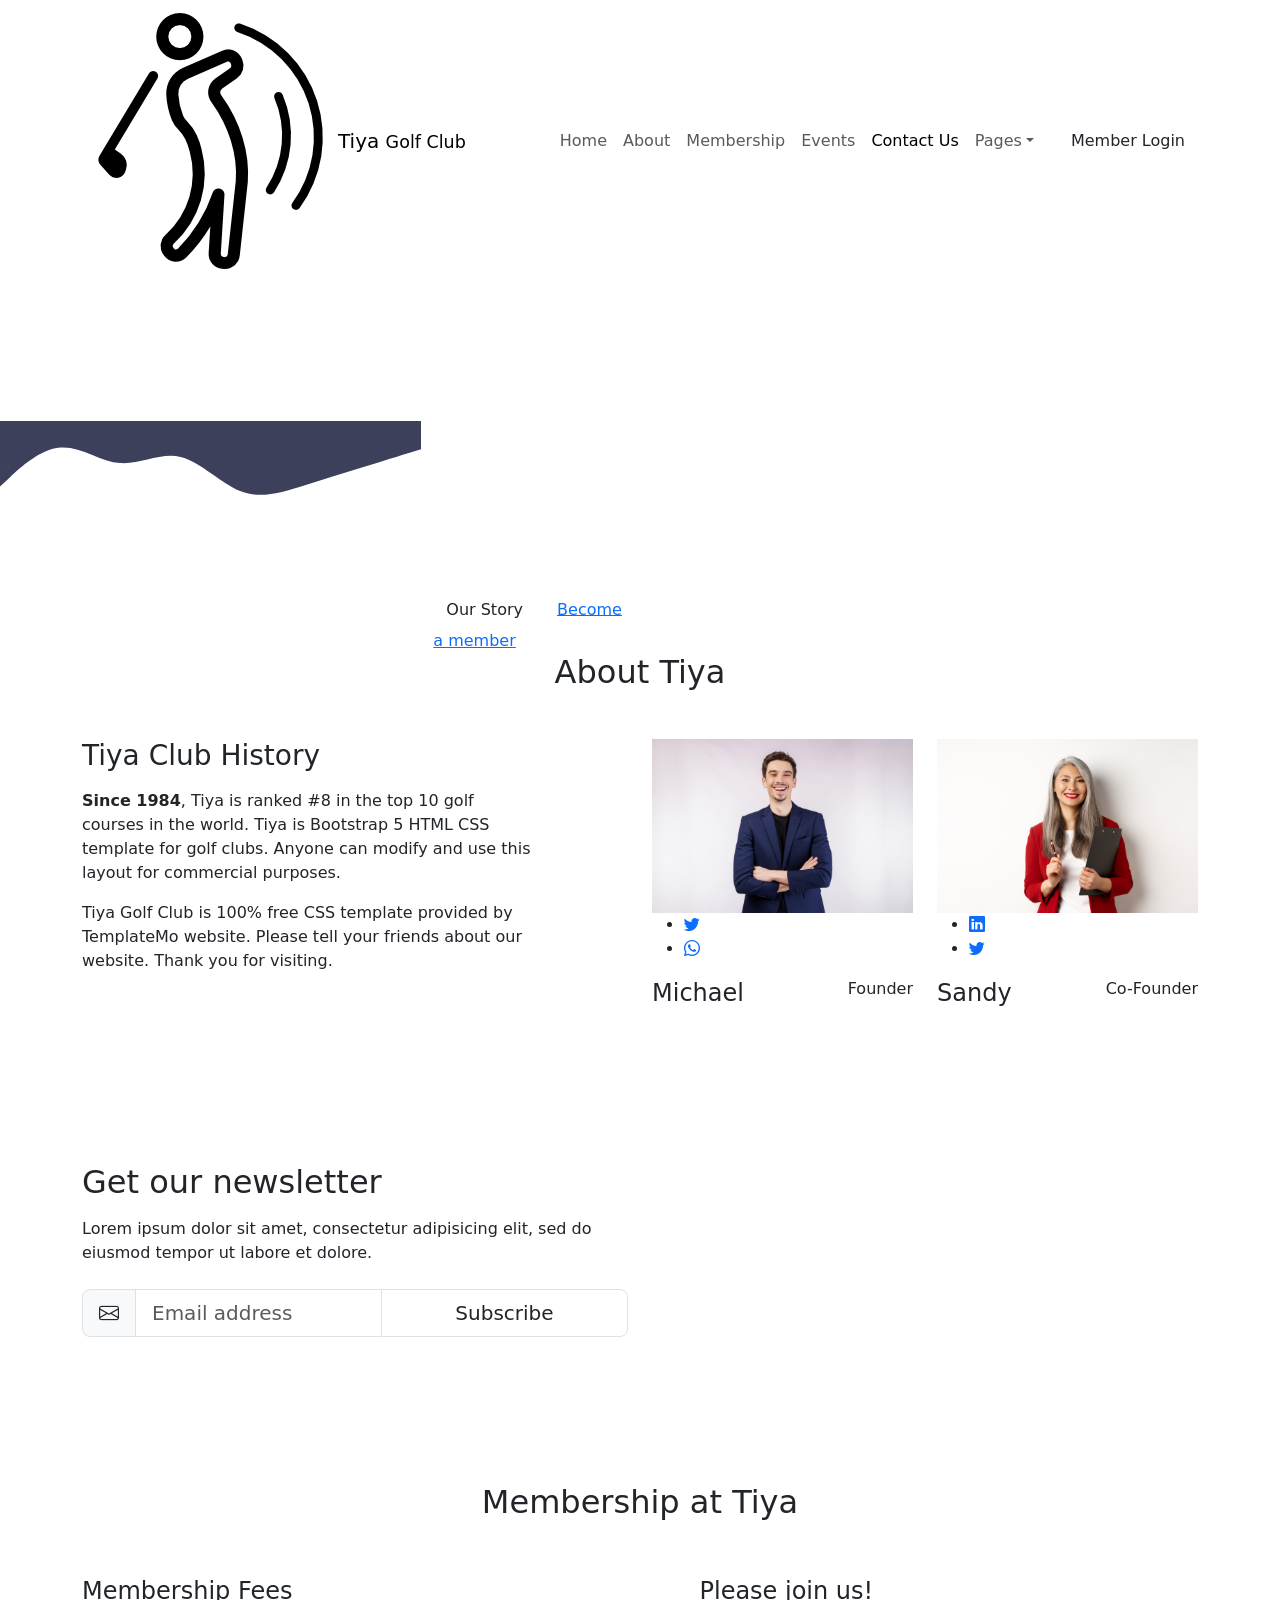
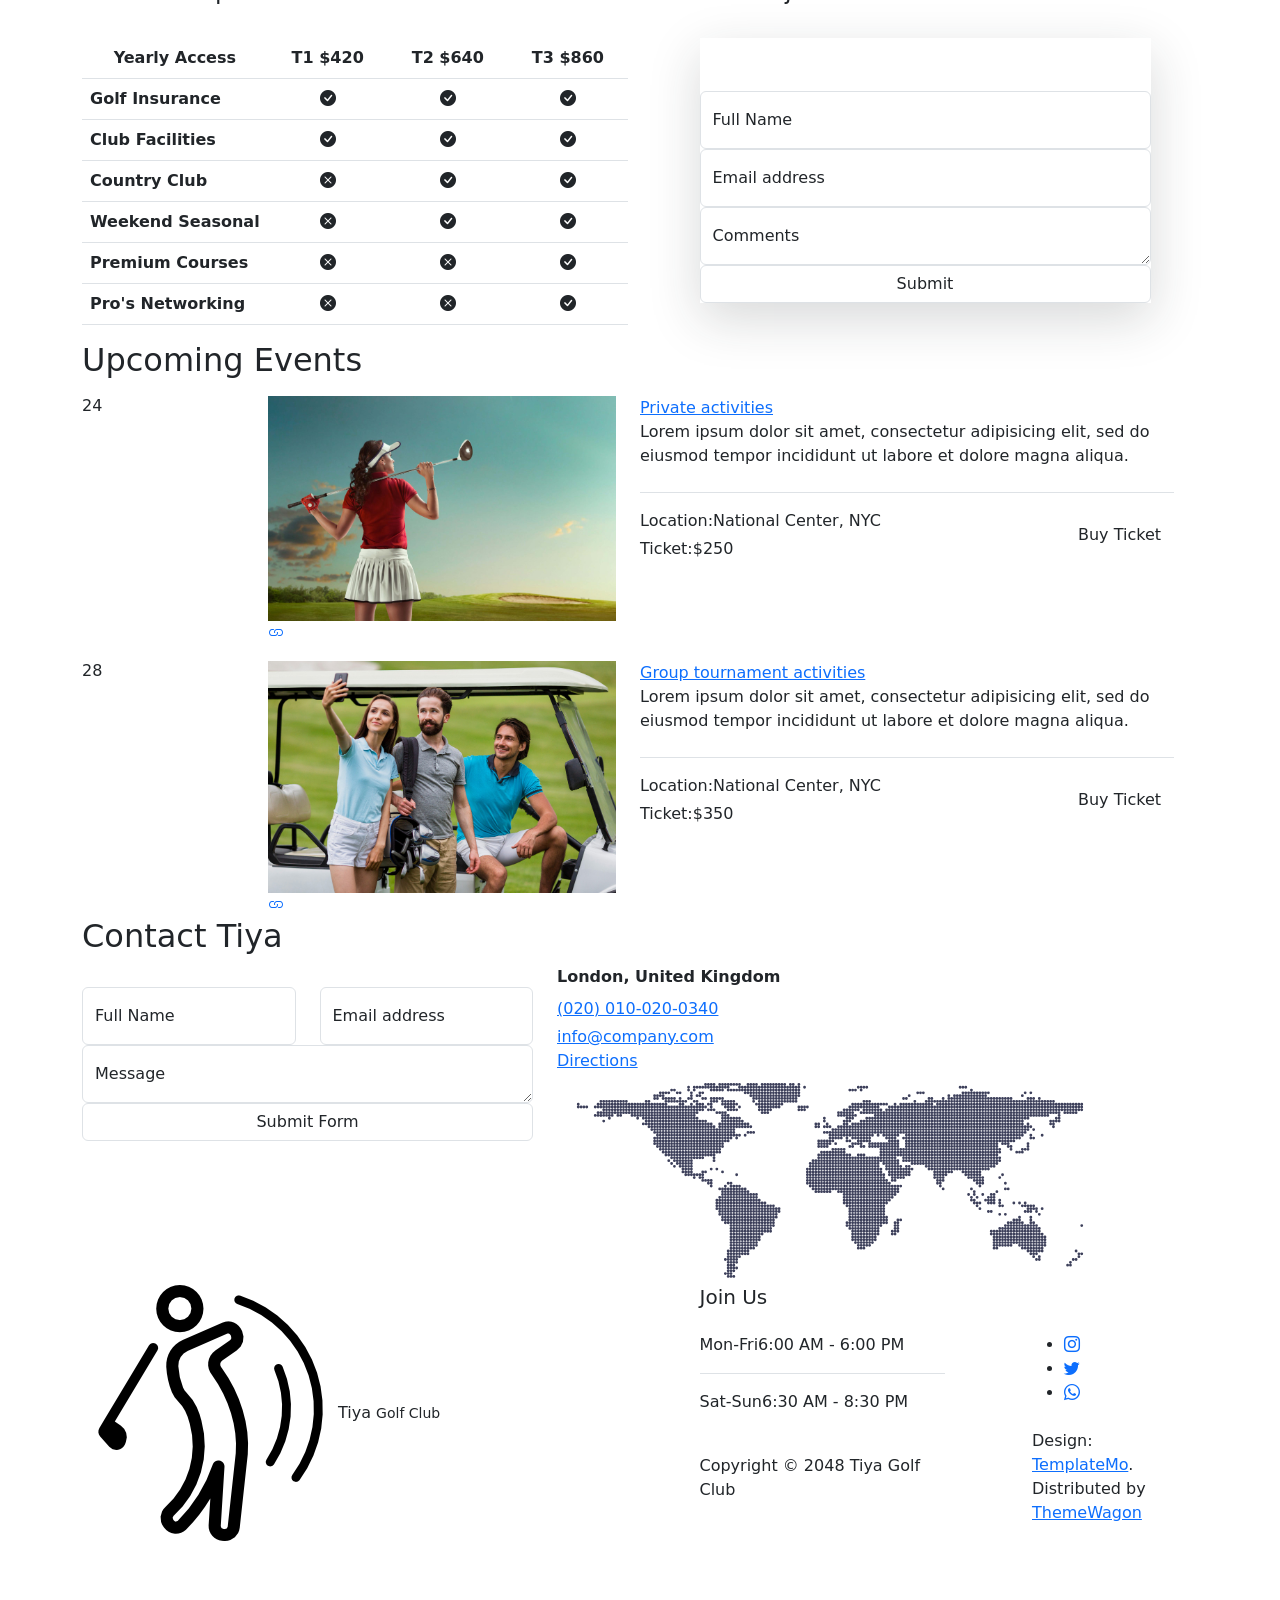
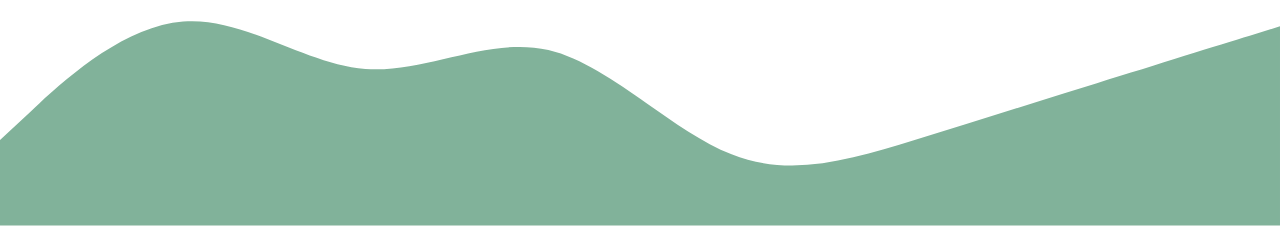
==== index.html @ c4f60e0e "Add files via upload" ====
<!doctype html>
<html lang="en">
    <head>
        <meta charset="utf-8">
        <meta name="viewport" content="width=device-width, initial-scale=1">

        <meta name="description" content="">
        <meta name="author" content="">

        <title>Tiya Golf Club - Free HTML CSS Template</title>

        <!-- CSS FILES -->                
        <link rel="preconnect" href="https://fonts.googleapis.com">

        <link rel="preconnect" href="https://fonts.gstatic.com" crossorigin>

        <link href="https://fonts.googleapis.com/css2?family=DM+Sans:ital,wght@0,400;0,500;0,700;1,400&display=swap" rel="stylesheet">

        <link href="css/bootstrap.min.css" rel="stylesheet">

        <link href="css/bootstrap-icons.css" rel="stylesheet">

        <link href="css/templatemo-tiya-golf-club.css" rel="stylesheet">
        
<!--

TemplateMo 587 Tiya Golf Club

https://templatemo.com/tm-587-tiya-golf-club

-->
    </head>
    
    <body>

        <main>

            <nav class="navbar navbar-expand-lg">                
                <div class="container">
                    <a class="navbar-brand d-flex align-items-center" href="index.html">
                        <img src="images/logo.png" class="navbar-brand-image img-fluid" alt="Tiya Golf Club">
                        <span class="navbar-brand-text">
                            Tiya
                            <small>Golf Club</small>
                        </span>
                    </a>

                    <div class="d-lg-none ms-auto me-3">
                        <a class="btn custom-btn custom-border-btn" data-bs-toggle="offcanvas" href="#offcanvasExample" role="button" aria-controls="offcanvasExample">Member Login</a>
                    </div>
    
                    <button class="navbar-toggler" type="button" data-bs-toggle="collapse" data-bs-target="#navbarNav" aria-controls="navbarNav" aria-expanded="false" aria-label="Toggle navigation">
                        <span class="navbar-toggler-icon"></span>
                    </button>
    
                    <div class="collapse navbar-collapse" id="navbarNav">
                        <ul class="navbar-nav ms-lg-auto">
                            <li class="nav-item">
                                <a class="nav-link click-scroll" href="#section_1">Home</a>
                            </li>
    
                            <li class="nav-item">
                                <a class="nav-link click-scroll" href="#section_2">About</a>
                            </li>

                            <li class="nav-item">
                                <a class="nav-link click-scroll" href="#section_3">Membership</a>
                            </li>

                            <li class="nav-item">
                                <a class="nav-link click-scroll" href="#section_4">Events</a>
                            </li>

                            <li class="nav-item">
                                <a class="nav-link click-scroll" href="#section_5">Contact Us</a>
                            </li>

                            <li class="nav-item dropdown">
                                <a class="nav-link dropdown-toggle" href="#" id="navbarLightDropdownMenuLink" role="button" data-bs-toggle="dropdown" aria-expanded="false">Pages</a>

                                <ul class="dropdown-menu dropdown-menu-light" aria-labelledby="navbarLightDropdownMenuLink">
                                    <li><a class="dropdown-item" href="event-listing.html">Event Listing</a></li>

                                    <li><a class="dropdown-item" href="event-detail.html">Event Detail</a></li>
                                </ul>
                            </li>
                        </ul>

                        <div class="d-none d-lg-block ms-lg-3">
                            <a class="btn custom-btn custom-border-btn" data-bs-toggle="offcanvas" href="#offcanvasExample" role="button" aria-controls="offcanvasExample">Member Login</a>
                        </div>
                    </div>
                </div>
            </nav>

            <div class="offcanvas offcanvas-end" data-bs-scroll="true" tabindex="-1" id="offcanvasExample" aria-labelledby="offcanvasExampleLabel">                
                <div class="offcanvas-header">
                    <h5 class="offcanvas-title" id="offcanvasExampleLabel">Member Login</h5>
                    
                    <button type="button" class="btn-close" data-bs-dismiss="offcanvas" aria-label="Close"></button>
                </div>
                
                <div class="offcanvas-body d-flex flex-column">
                    <form class="custom-form member-login-form" action="#" method="post" role="form">

                        <div class="member-login-form-body">
                            <div class="mb-4">
                                <label class="form-label mb-2" for="member-login-number">Membership No.</label>

                                <input type="text" name="member-login-number" id="member-login-number" class="form-control" placeholder="11002560" required>
                            </div>

                            <div class="mb-4">
                                <label class="form-label mb-2" for="member-login-password">Password</label>

                                <input type="password" name="member-login-password" id="member-login-password" pattern="[0-9a-zA-Z]{4,10}" class="form-control" placeholder="Password" required="">
                            </div>

                            <div class="form-check mb-4">
                                <input class="form-check-input" type="checkbox" value="" id="flexCheckDefault">
                              
                                <label class="form-check-label" for="flexCheckDefault">
                                    Remember me
                                </label>
                            </div>

                            <div class="col-lg-5 col-md-7 col-8 mx-auto">
                                <button type="submit" class="form-control">Login</button>
                            </div>

                            <div class="text-center my-4">
                                <a href="#">Forgotten password?</a>
                            </div>
                        </div>
                    </form>

                    <div class="mt-auto mb-5">
                        <p>
                            <strong class="text-white me-3">Any Questions?</strong>

                            <a href="tel: 010-020-0340" class="contact-link">
                            	010-020-0340
                            </a>
                        </p>
                    </div>
                </div>

                <svg xmlns="http://www.w3.org/2000/svg" viewBox="0 0 1440 320"><path fill="#3D405B" fill-opacity="1" d="M0,224L34.3,192C68.6,160,137,96,206,90.7C274.3,85,343,139,411,144C480,149,549,107,617,122.7C685.7,139,754,213,823,240C891.4,267,960,245,1029,224C1097.1,203,1166,181,1234,160C1302.9,139,1371,117,1406,106.7L1440,96L1440,320L1405.7,320C1371.4,320,1303,320,1234,320C1165.7,320,1097,320,1029,320C960,320,891,320,823,320C754.3,320,686,320,617,320C548.6,320,480,320,411,320C342.9,320,274,320,206,320C137.1,320,69,320,34,320L0,320Z"></path></svg>
            </div>
            

            <section class="hero-section d-flex justify-content-center align-items-center" id="section_1">

                <div class="section-overlay"></div>

                <svg xmlns="http://www.w3.org/2000/svg" viewBox="0 0 1440 320"><path fill="#3D405B" fill-opacity="1" d="M0,224L34.3,192C68.6,160,137,96,206,90.7C274.3,85,343,139,411,144C480,149,549,107,617,122.7C685.7,139,754,213,823,240C891.4,267,960,245,1029,224C1097.1,203,1166,181,1234,160C1302.9,139,1371,117,1406,106.7L1440,96L1440,0L1405.7,0C1371.4,0,1303,0,1234,0C1165.7,0,1097,0,1029,0C960,0,891,0,823,0C754.3,0,686,0,617,0C548.6,0,480,0,411,0C342.9,0,274,0,206,0C137.1,0,69,0,34,0L0,0Z"></path></svg>

                <div class="container">
                    <div class="row">

                        <div class="col-lg-6 col-12 mb-5 mb-lg-0">
                            <h2 class="text-white">Welcome to the club</h2>

                            <h1 class="cd-headline rotate-1 text-white mb-4 pb-2">
                                <span>Tiya is</span>
                                <span class="cd-words-wrapper">
                                    <b class="is-visible">Modern</b>
                                    <b>Creative</b>
                                    <b>Lifestyle</b>
                                </span>
                            </h1>

                            <div class="custom-btn-group">
                                <a href="#section_2" class="btn custom-btn smoothscroll me-3">Our Story</a>

                                <a href="#section_3" class="link smoothscroll">Become a member</a>
                            </div>
                        </div>

                        <div class="col-lg-6 col-12">
                            <div class="ratio ratio-16x9">
                                <iframe width="560" height="315" src="https://www.youtube.com/embed/MGNgbNGOzh8" title="YouTube video player" frameborder="0" allow="accelerometer; autoplay; clipboard-write; encrypted-media; gyroscope; picture-in-picture; web-share" allowfullscreen></iframe>
                            </div>
                        </div>

                    </div>
                </div>

                <svg xmlns="http://www.w3.org/2000/svg" viewBox="0 0 1440 320"><path fill="#ffffff" fill-opacity="1" d="M0,224L34.3,192C68.6,160,137,96,206,90.7C274.3,85,343,139,411,144C480,149,549,107,617,122.7C685.7,139,754,213,823,240C891.4,267,960,245,1029,224C1097.1,203,1166,181,1234,160C1302.9,139,1371,117,1406,106.7L1440,96L1440,320L1405.7,320C1371.4,320,1303,320,1234,320C1165.7,320,1097,320,1029,320C960,320,891,320,823,320C754.3,320,686,320,617,320C548.6,320,480,320,411,320C342.9,320,274,320,206,320C137.1,320,69,320,34,320L0,320Z"></path></svg>
            </section>


            <section class="about-section section-padding" id="section_2">
                <div class="container">
                    <div class="row">

                        <div class="col-lg-12 col-12 text-center">
                            <h2 class="mb-lg-5 mb-4">About Tiya</h2>
                        </div>

                        <div class="col-lg-5 col-12 me-auto mb-4 mb-lg-0">
                            <h3 class="mb-3">Tiya Club History</h3>

                            <p><strong>Since 1984</strong>, Tiya is ranked #8 in the top 10 golf courses in the world. Tiya is Bootstrap 5 HTML CSS template for golf clubs. Anyone can modify and use this layout for commercial purposes.</p>

                            <p>Tiya Golf Club is 100% free CSS template provided by TemplateMo website. Please tell your friends about our website. Thank you for visiting.</p>
                        </div>

                        <div class="col-lg-3 col-md-6 col-12 mb-4 mb-lg-0 mb-md-0">
                            <div class="member-block">
                                <div class="member-block-image-wrap">
                                    <img src="images/members/portrait-young-handsome-businessman-wearing-suit-standing-with-crossed-arms-with-isolated-studio-white-background.jpg" class="member-block-image img-fluid" alt="">

                                    <ul class="social-icon">
                                        <li class="social-icon-item">
                                            <a href="#" class="social-icon-link bi-twitter"></a>
                                        </li>

                                        <li class="social-icon-item">
                                            <a href="#" class="social-icon-link bi-whatsapp"></a>
                                        </li>
                                    </ul>
                                </div>

                                <div class="member-block-info d-flex align-items-center">
                                    <h4>Michael</h4>

                                    <p class="ms-auto">Founder</p>
                                </div>
                            </div>
                        </div>

                        <div class="col-lg-3 col-md-6 col-12">
                            <div class="member-block">
                                <div class="member-block-image-wrap">
                                    <img src="images/members/successful-asian-lady-boss-red-blazer-holding-clipboard-with-documens-pen-working-looking-happy-white-background.jpg" class="member-block-image img-fluid" alt="">

                                    <ul class="social-icon">
                                        <li class="social-icon-item">
                                            <a href="#" class="social-icon-link bi-linkedin"></a>
                                        </li>
                                        <li class="social-icon-item">
                                            <a href="#" class="social-icon-link bi-twitter"></a>
                                        </li>
                                    </ul>
                                </div>

                                <div class="member-block-info d-flex align-items-center">
                                    <h4>Sandy</h4>

                                    <p class="ms-auto">Co-Founder</p>
                                </div>
                            </div>
                        </div>

                    </div>
                </div>
            </section>


            <section class="section-bg-image">
                <svg viewBox="0 0 1265 144" xmlns="http://www.w3.org/2000/svg" xmlns:xlink="http://www.w3.org/1999/xlink"><path fill="rgba(255, 255, 255, 1)" d="M 0 40 C 164 40 164 20 328 20 L 328 20 L 328 0 L 0 0 Z" stroke-width="0"></path> <path fill="rgba(255, 255, 255, 1)" d="M 327 20 C 445.5 20 445.5 89 564 89 L 564 89 L 564 0 L 327 0 Z" stroke-width="0"></path> <path fill="rgba(255, 255, 255, 1)" d="M 563 89 C 724.5 89 724.5 48 886 48 L 886 48 L 886 0 L 563 0 Z" stroke-width="0"></path><path fill="rgba(255, 255, 255, 1)" d="M 885 48 C 1006.5 48 1006.5 67 1128 67 L 1128 67 L 1128 0 L 885 0 Z" stroke-width="0"></path><path fill="rgba(255, 255, 255, 1)" d="M 1127 67 C 1196 67 1196 0 1265 0 L 1265 0 L 1265 0 L 1127 0 Z" stroke-width="0"></path></svg>

                <div class="container">
                    <div class="row">

                        <div class="col-lg-6 col-12">
                            <div class="section-bg-image-block">
                                <h2 class="mb-lg-3">Get our newsletter</h2>

                                <p>Lorem ipsum dolor sit amet, consectetur adipisicing elit, sed do eiusmod tempor ut labore et dolore.</p>

                                <form action="#" method="get" class="custom-form mt-lg-4 mt-2" role="form">
                                    <div class="input-group input-group-lg">
                                        <span class="input-group-text bi-envelope" id="basic-addon1"></span>

                                        <input type="email" name="email" id="email" pattern="[^ @]*@[^ @]*" class="form-control" placeholder="Email address" required="">

                                        <button type="submit" class="form-control">Subscribe</button>
                                    </div>
                                </form>
                            </div>
                        </div>

                    </div>
                </div>

                <svg viewBox="0 0 1265 144" xmlns="http://www.w3.org/2000/svg" xmlns:xlink="http://www.w3.org/1999/xlink"><path fill="rgba(255, 255, 255, 1)" d="M 0 40 C 164 40 164 20 328 20 L 328 20 L 328 0 L 0 0 Z" stroke-width="0"></path> <path fill="rgba(255, 255, 255, 1)" d="M 327 20 C 445.5 20 445.5 89 564 89 L 564 89 L 564 0 L 327 0 Z" stroke-width="0"></path> <path fill="rgba(255, 255, 255, 1)" d="M 563 89 C 724.5 89 724.5 48 886 48 L 886 48 L 886 0 L 563 0 Z" stroke-width="0"></path><path fill="rgba(255, 255, 255, 1)" d="M 885 48 C 1006.5 48 1006.5 67 1128 67 L 1128 67 L 1128 0 L 885 0 Z" stroke-width="0"></path><path fill="rgba(255, 255, 255, 1)" d="M 1127 67 C 1196 67 1196 0 1265 0 L 1265 0 L 1265 0 L 1127 0 Z" stroke-width="0"></path></svg>
            </section>


            <section class="membership-section section-padding" id="section_3">
                <div class="container">
                    <div class="row">

                        <div class="col-lg-12 col-12 text-center mx-auto mb-lg-5 mb-4">
                            <h2><span>Membership</span> at Tiya</h2>
                        </div>

                        <div class="col-lg-6 col-12 mb-3 mb-lg-0">
                            <h4 class="mb-4 pb-lg-2">Membership Fees</h4>

                            <div class="table-responsive">
                                <table class="table text-center">
                                    <thead>
                                        <tr>
                                            <th style="width: 34%;">Yearly Access</th>
                                            
                                            <th style="width: 22%;">T1 $420</th>
                                            
                                            <th style="width: 22%;">T2 $640</th>
                                            
                                            <th style="width: 22%;">T3 $860</th>
                                        </tr>
                                    </thead>

                                    <tbody>
                                        <tr>
                                            <th scope="row" class="text-start">Golf Insurance</th>
                                            
                                            <td>
                                                <i class="bi-check-circle-fill"></i>
                                            </td>
                                            
                                            <td>
                                                <i class="bi-check-circle-fill"></i>
                                            </td>
                                            
                                            <td>
                                                <i class="bi-check-circle-fill"></i>
                                            </td>
                                        </tr>

                                        <tr>
                                            <th scope="row" class="text-start">Club Facilities</th>

                                            <td>
                                                <i class="bi-check-circle-fill"></i>
                                            </td>

                                            <td>
                                                <i class="bi-check-circle-fill"></i>
                                            </td>

                                            <td>
                                                <i class="bi-check-circle-fill"></i>
                                            </td>
                                        </tr>

                                        <tr>
                                            <th scope="row" class="text-start">Country Club</th>

                                            <td>
                                                <i class="bi-x-circle-fill"></i>
                                            </td>

                                            <td>
                                                <i class="bi-check-circle-fill"></i>
                                            </td>

                                            <td>
                                                <i class="bi-check-circle-fill"></i>
                                            </td>
                                        </tr>

                                        <tr>
                                            <th scope="row" class="text-start">Weekend Seasonal</th>

                                            <td>
                                                <i class="bi-x-circle-fill"></i>
                                            </td>

                                            <td>
                                                <i class="bi-check-circle-fill"></i>
                                            </td>

                                            <td>
                                                <i class="bi-check-circle-fill"></i>
                                            </td>
                                        </tr>

                                        <tr>
                                            <th scope="row" class="text-start">Premium Courses</th>

                                            <td>
                                                <i class="bi-x-circle-fill"></i>
                                            </td>

                                            <td>
                                                <i class="bi-x-circle-fill"></i>
                                            </td>

                                            <td>
                                                <i class="bi-check-circle-fill"></i>
                                            </td>
                                        </tr>
                                        
                                        <tr>
                                            <th scope="row" class="text-start">Pro's Networking</th>

                                            <td>
                                                <i class="bi-x-circle-fill"></i>
                                            </td>

                                            <td>
                                                <i class="bi-x-circle-fill"></i>
                                            </td>

                                            <td>
                                                <i class="bi-check-circle-fill"></i>
                                            </td>
                                        </tr>
                                        
                                    </tbody>
                                </table>
                            </div>
                        </div>

                        <div class="col-lg-5 col-12 mx-auto">
                        <h4 class="mb-4 pb-lg-2">Please join us!</h4>
                            <form action="#" method="post" class="custom-form membership-form shadow-lg" role="form">
                                <h4 class="text-white mb-4">Become a member</h4>

                                    <div class="form-floating">
                                        <input type="text" name="full-name" id="full-name" class="form-control" placeholder="Full Name" required="">
                                        
                                        <label for="floatingInput">Full Name</label>
                                    </div>

                                    <div class="form-floating">
                                        <input type="email" name="email" id="email" pattern="[^ @]*@[^ @]*" class="form-control" placeholder="Email address" required="">
                                        
                                        <label for="floatingInput">Email address</label>
                                    </div>

                                    <div class="form-floating">
                                        <textarea class="form-control" id="message" name="message" placeholder="Describe message here"></textarea>
                                        
                                        <label for="floatingTextarea"> Comments</label>
                                    </div>

                                    <button type="submit" class="form-control">Submit</button>
                                </div>
                            </form>
                        </div>

                    </div>
                </div>
            </section>


            <section class="events-section section-bg section-padding" id="section_4">
                <div class="container">
                    <div class="row">

                        <div class="col-lg-12 col-12">
                            <h2 class="mb-lg-3">Upcoming Events</h2>
                        </div>

                        <div class="row custom-block mb-3">
                            <div class="col-lg-2 col-md-4 col-12 order-2 order-md-0 order-lg-0">
                                <div class="custom-block-date-wrap d-flex d-lg-block d-md-block align-items-center mt-3 mt-lg-0 mt-md-0">
                                    <h6 class="custom-block-date mb-lg-1 mb-0 me-3 me-lg-0 me-md-0">24</h6>
                                    
                                    <strong class="text-white">Feb 2048</strong>
                                </div>
                            </div>

                            <div class="col-lg-4 col-md-8 col-12 order-1 order-lg-0">
                                <div class="custom-block-image-wrap">
                                    <a href="event-detail.html">
                                        <img src="images/professional-golf-player.jpg" class="custom-block-image img-fluid" alt="">

                                        <i class="custom-block-icon bi-link"></i>
                                    </a>
                                </div>
                            </div>

                            <div class="col-lg-6 col-12 order-3 order-lg-0">
                                <div class="custom-block-info mt-2 mt-lg-0">
                                    <a href="event-detail.html" class="events-title mb-3">Private activities</a>

                                    <p class="mb-0">Lorem ipsum dolor sit amet, consectetur adipisicing elit, sed do eiusmod tempor incididunt ut labore et dolore magna aliqua.</p>

                                    <div class="d-flex flex-wrap border-top mt-4 pt-3">

                                        <div class="mb-4 mb-lg-0">
                                            <div class="d-flex flex-wrap align-items-center mb-1">
                                                <span class="custom-block-span">Location:</span>

                                                <p class="mb-0">National Center, NYC</p>
                                            </div>

                                            <div class="d-flex flex-wrap align-items-center">
                                                <span class="custom-block-span">Ticket:</span>

                                                <p class="mb-0">$250</p>
                                            </div>
                                        </div>

                                        <div class="d-flex align-items-center ms-lg-auto">
                                            <a href="event-detail.html" class="btn custom-btn">Buy Ticket</a>
                                        </div>
                                    </div>
                                </div>
                            </div>
                        </div>

                        <div class="row custom-block custom-block-bg">
                            <div class="col-lg-2 col-md-4 col-12 order-2 order-md-0 order-lg-0">
                                <div class="custom-block-date-wrap d-flex d-lg-block d-md-block align-items-center mt-3 mt-lg-0 mt-md-0">
                                    <h6 class="custom-block-date mb-lg-1 mb-0 me-3 me-lg-0 me-md-0">28</h6>
                                    
                                    <strong class="text-white">Feb 2048</strong>
                                </div>
                            </div>

                            <div class="col-lg-4 col-md-8 col-12 order-1 order-lg-0">
                                <div class="custom-block-image-wrap">
                                    <a href="event-detail.html">
                                        <img src="images/girl-taking-selfie-with-friends-golf-field.jpg" class="custom-block-image img-fluid" alt="">

                                        <i class="custom-block-icon bi-link"></i>
                                    </a>
                                </div>
                            </div>

                            <div class="col-lg-6 col-12 order-3 order-lg-0">
                                <div class="custom-block-info mt-2 mt-lg-0">
                                    <a href="event-detail.html" class="events-title mb-3">Group tournament activities</a>

                                    <p class="mb-0">Lorem ipsum dolor sit amet, consectetur adipisicing elit, sed do eiusmod tempor incididunt ut labore et dolore magna aliqua.</p>

                                    <div class="d-flex flex-wrap border-top mt-4 pt-3">

                                        <div class="mb-4 mb-lg-0">
                                            <div class="d-flex flex-wrap align-items-center mb-1">
                                                <span class="custom-block-span">Location:</span>

                                                <p class="mb-0">National Center, NYC</p>
                                            </div>

                                            <div class="d-flex flex-wrap align-items-center">
                                                <span class="custom-block-span">Ticket:</span>

                                                <p class="mb-0">$350</p>
                                            </div>
                                        </div>

                                        <div class="d-flex align-items-center ms-lg-auto">
                                            <a href="event-detail.html" class="btn custom-btn">Buy Ticket</a>
                                        </div>
                                    </div>
                                </div>
                            </div>
                        </div>

                    </div>
                </div>
            </section>


            <section class="contact-section section-padding" id="section_5">
                <div class="container">
                    <div class="row">

                        <div class="col-lg-5 col-12">
                            <form action="#" method="post" class="custom-form contact-form" role="form">
                                <h2 class="mb-4 pb-2">Contact Tiya</h2>

                                <div class="row">
                                    <div class="col-lg-6 col-md-6 col-12">
                                        <div class="form-floating">
                                            <input type="text" name="full-name" id="full-name" class="form-control" placeholder="Full Name" required="">
                                            
                                            <label for="floatingInput">Full Name</label>
                                        </div>
                                    </div>

                                    <div class="col-lg-6 col-md-6 col-12"> 
                                        <div class="form-floating">
                                            <input type="email" name="email" id="email" pattern="[^ @]*@[^ @]*" class="form-control" placeholder="Email address" required="">
                                            
                                            <label for="floatingInput">Email address</label>
                                        </div>
                                    </div>

                                    <div class="col-lg-12 col-12">
                                        <div class="form-floating">
                                            <textarea class="form-control" id="message" name="message" placeholder="Describe message here"></textarea>
                                            
                                            <label for="floatingTextarea">Message</label>
                                        </div>

                                        <button type="submit" class="form-control">Submit Form</button>
                                    </div>
                                </div>
                            </form>
                        </div>

                        <div class="col-lg-6 col-12">
                            <div class="contact-info mt-5">
                                <div class="contact-info-item">
                                    <div class="contact-info-body">
                                        <strong>London, United Kingdom</strong>

                                        <p class="mt-2 mb-1">
                                            <a href="tel: 010-020-0340" class="contact-link">
                                                (020) 
                                                010-020-0340
                                            </a>
                                        </p>

                                        <p class="mb-0">
                                            <a href="mailto:info@company.com" class="contact-link">
                                                info@company.com
                                            </a>
                                        </p>
                                    </div>

                                    <div class="contact-info-footer">
                                        <a href="#">Directions</a>
                                    </div>
                                </div>

                                <img src="images/WorldMap.svg" class="img-fluid" alt="">
                            </div>
                        </div>

                    </div>
                </div>
            </section>
        </main>

        <footer class="site-footer">
            <div class="container">
                <div class="row">

                    <div class="col-lg-6 col-12 me-auto mb-5 mb-lg-0">
                        <a class="navbar-brand d-flex align-items-center" href="index.html">
                            <img src="images/logo.png" class="navbar-brand-image img-fluid" alt="">
                            <span class="navbar-brand-text">
                                Tiya
                                <small>Golf Club</small>
                            </span>
                        </a>
                    </div>

                    <div class="col-lg-3 col-12">
                        <h5 class="site-footer-title mb-4">Join Us</h5>

                        <p class="d-flex border-bottom pb-3 mb-3 me-lg-3">
                            <span>Mon-Fri</span>
                            6:00 AM - 6:00 PM
                        </p>

                        <p class="d-flex me-lg-3">
                            <span>Sat-Sun</span>
                            6:30 AM - 8:30 PM
                        </p>
                        <br>
                        <p class="copyright-text">Copyright © 2048 Tiya Golf Club</p>
                    </div>

                        <div class="col-lg-2 col-12 ms-auto">
                            <ul class="social-icon mt-lg-5 mt-3 mb-4">
                                <li class="social-icon-item">
                                    <a href="#" class="social-icon-link bi-instagram"></a>
                                </li>

                                <li class="social-icon-item">
                                    <a href="#" class="social-icon-link bi-twitter"></a>
                                </li>

                                <li class="social-icon-item">
                                    <a href="#" class="social-icon-link bi-whatsapp"></a>
                                </li>
                            </ul>
                            <p class="copyright-text">Design: <a rel="nofollow" href="https://templatemo.com" target="_blank">TemplateMo</a>. Distributed by <a href="https://themewagon.com" target="_blank">ThemeWagon</a></p>
                            
                        </div>

                </div>
            </div>

            <svg xmlns="http://www.w3.org/2000/svg" viewBox="0 0 1440 320"><path fill="#81B29A" fill-opacity="1" d="M0,224L34.3,192C68.6,160,137,96,206,90.7C274.3,85,343,139,411,144C480,149,549,107,617,122.7C685.7,139,754,213,823,240C891.4,267,960,245,1029,224C1097.1,203,1166,181,1234,160C1302.9,139,1371,117,1406,106.7L1440,96L1440,320L1405.7,320C1371.4,320,1303,320,1234,320C1165.7,320,1097,320,1029,320C960,320,891,320,823,320C754.3,320,686,320,617,320C548.6,320,480,320,411,320C342.9,320,274,320,206,320C137.1,320,69,320,34,320L0,320Z"></path></svg>
        </footer>


        <!-- JAVASCRIPT FILES -->
        <script src="js/jquery.min.js"></script>
        <script src="js/bootstrap.bundle.min.js"></script>
        <script src="js/jquery.sticky.js"></script>
        <script src="js/click-scroll.js"></script>
        <script src="js/animated-headline.js"></script>
        <script src="js/modernizr.js"></script>
        <script src="js/custom.js"></script>

    </body>
</html>
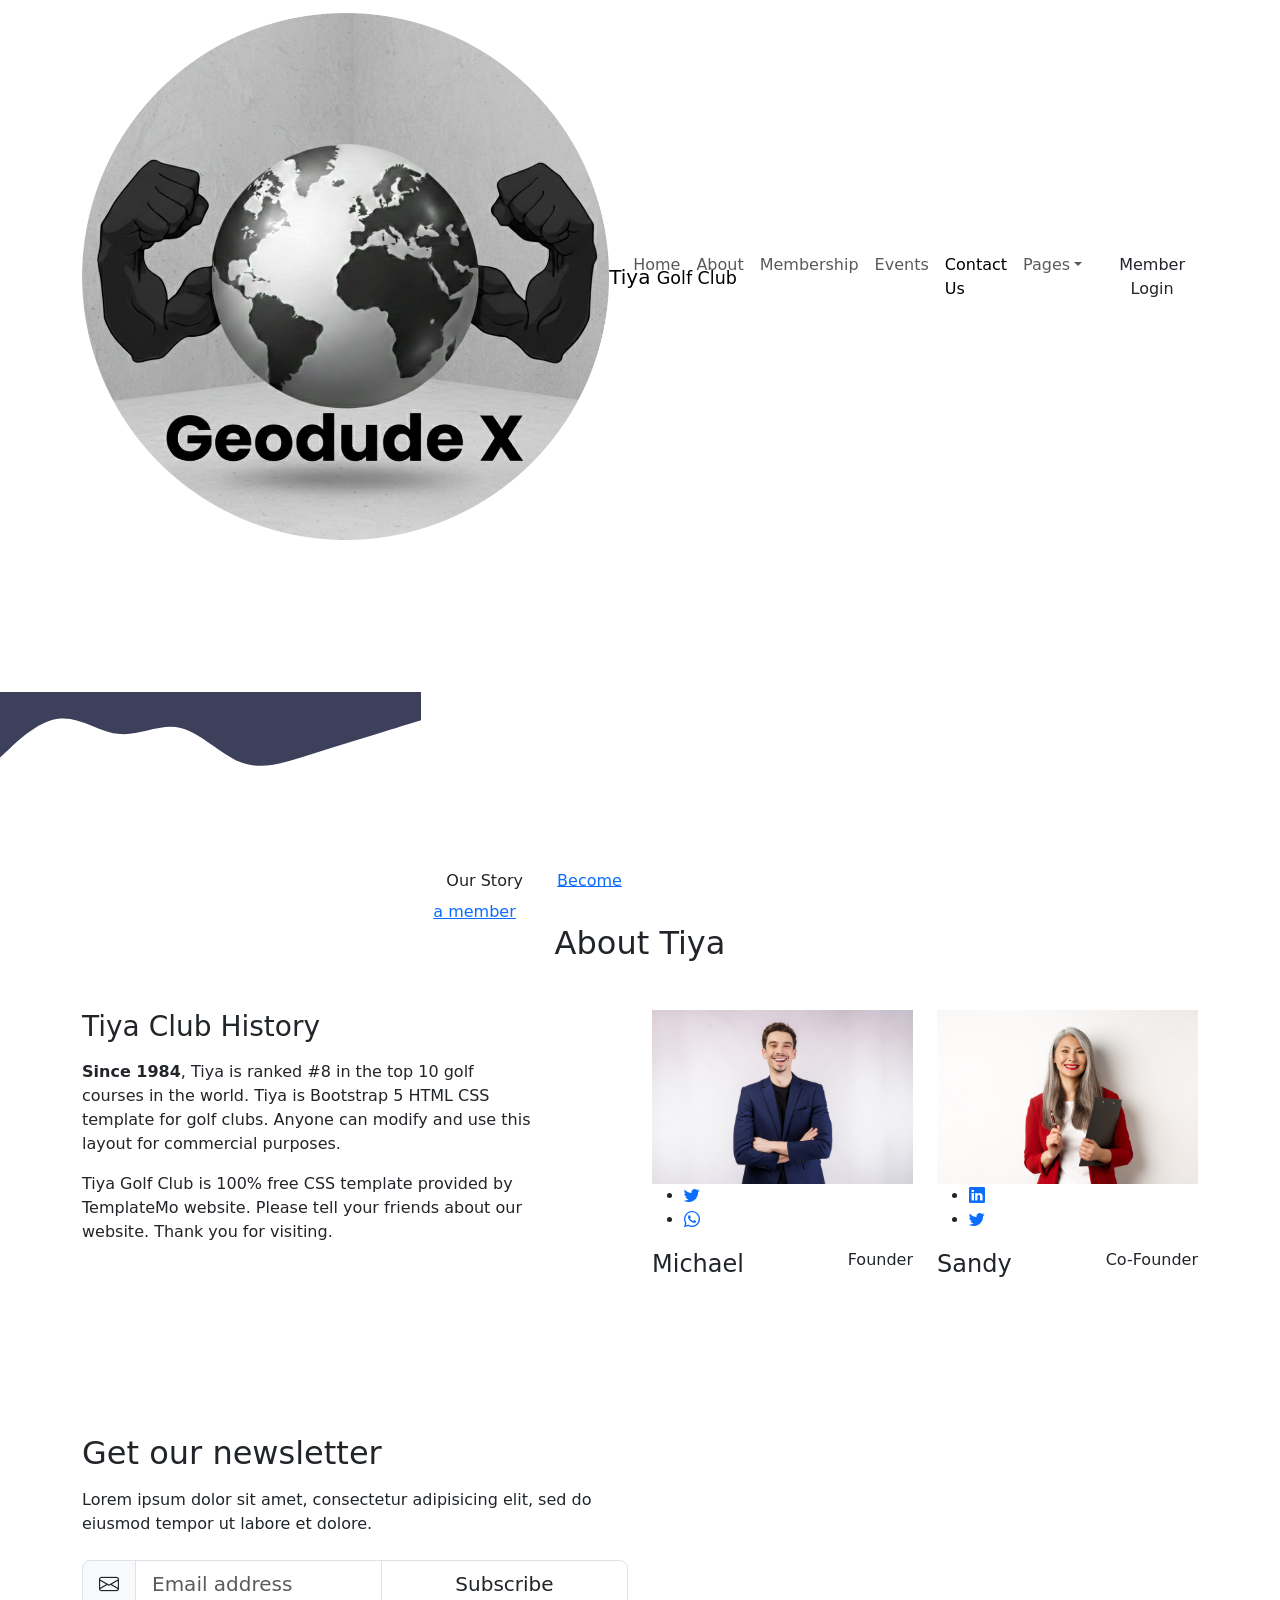
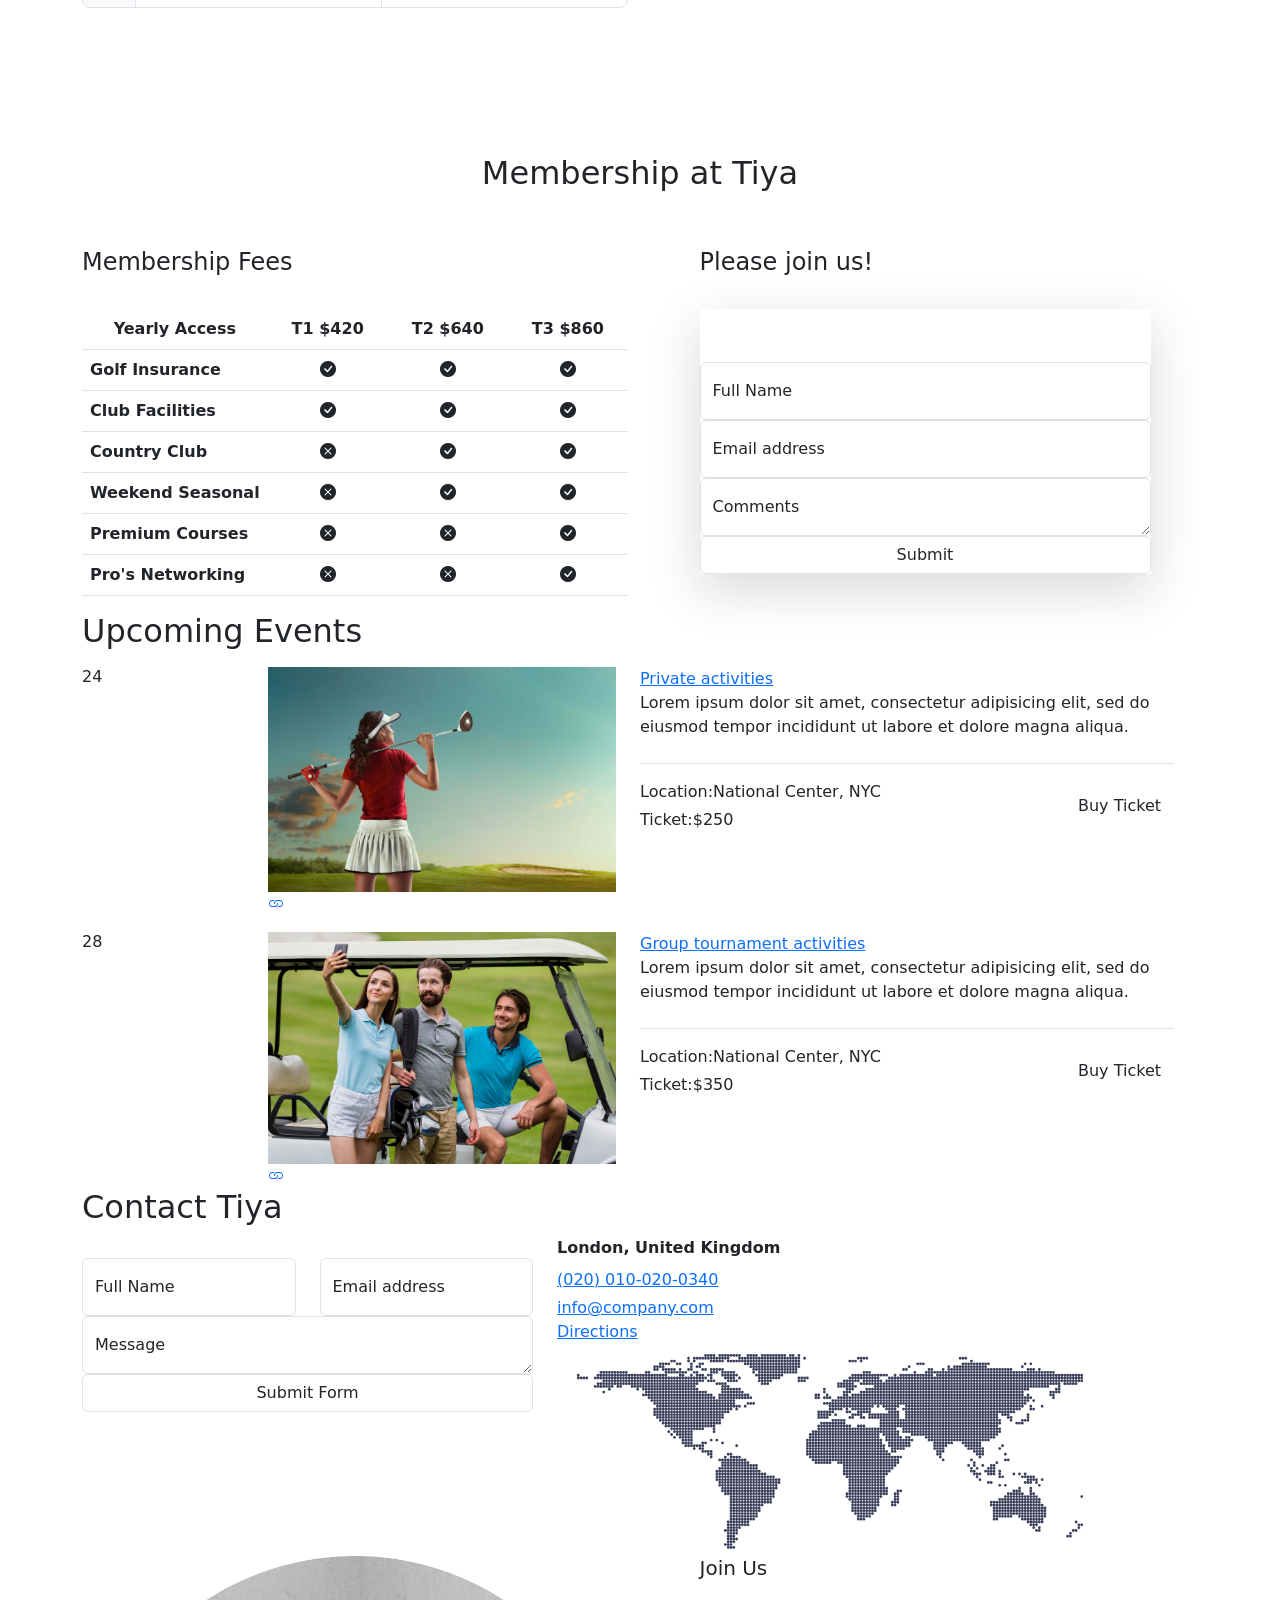
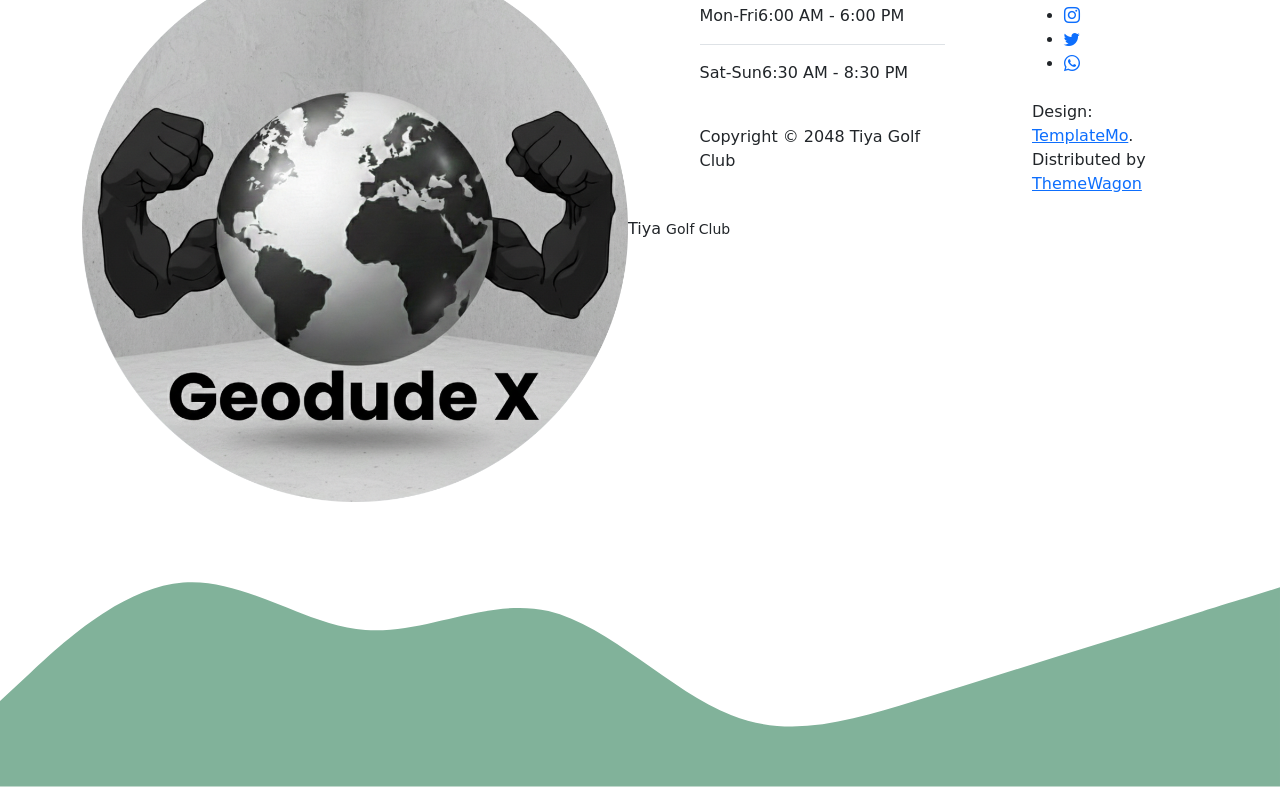
==== commit e4fd57bd: "Update index.html" ====
--- a/index.html
+++ b/index.html
@@ -38,7 +38,7 @@
             <nav class="navbar navbar-expand-lg">                
                 <div class="container">
                     <a class="navbar-brand d-flex align-items-center" href="index.html">
-                        <img src="images/logo.png" class="navbar-brand-image img-fluid" alt="Tiya Golf Club">
+                        <img src="images/logo2.png" class="navbar-brand-image img-fluid" alt="Tiya Golf Club">
                         <span class="navbar-brand-text">
                             Tiya
                             <small>Golf Club</small>
@@ -638,7 +638,7 @@
 
                     <div class="col-lg-6 col-12 me-auto mb-5 mb-lg-0">
                         <a class="navbar-brand d-flex align-items-center" href="index.html">
-                            <img src="images/logo.png" class="navbar-brand-image img-fluid" alt="">
+                            <img src="images/logo2.png" class="navbar-brand-image img-fluid" alt="">
                             <span class="navbar-brand-text">
                                 Tiya
                                 <small>Golf Club</small>
@@ -697,4 +697,4 @@
         <script src="js/custom.js"></script>
 
     </body>
-</html>+</html>
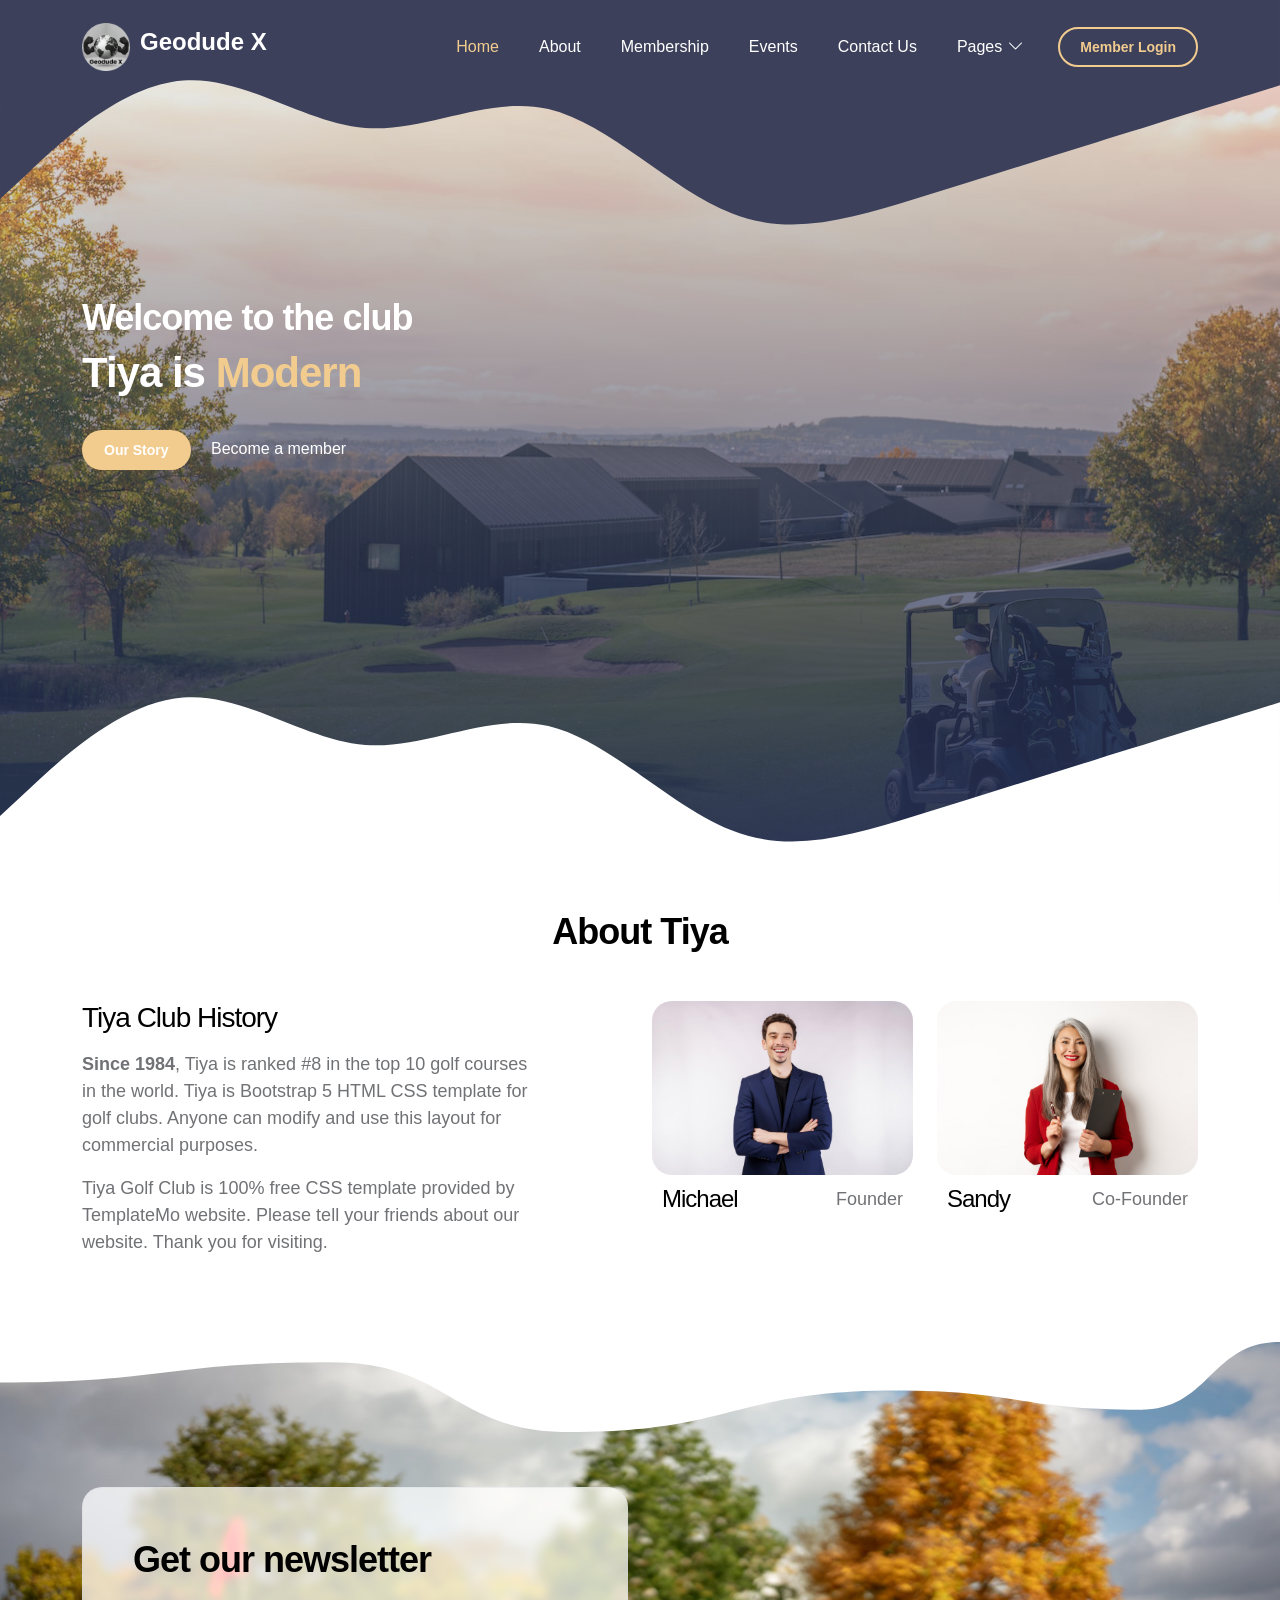
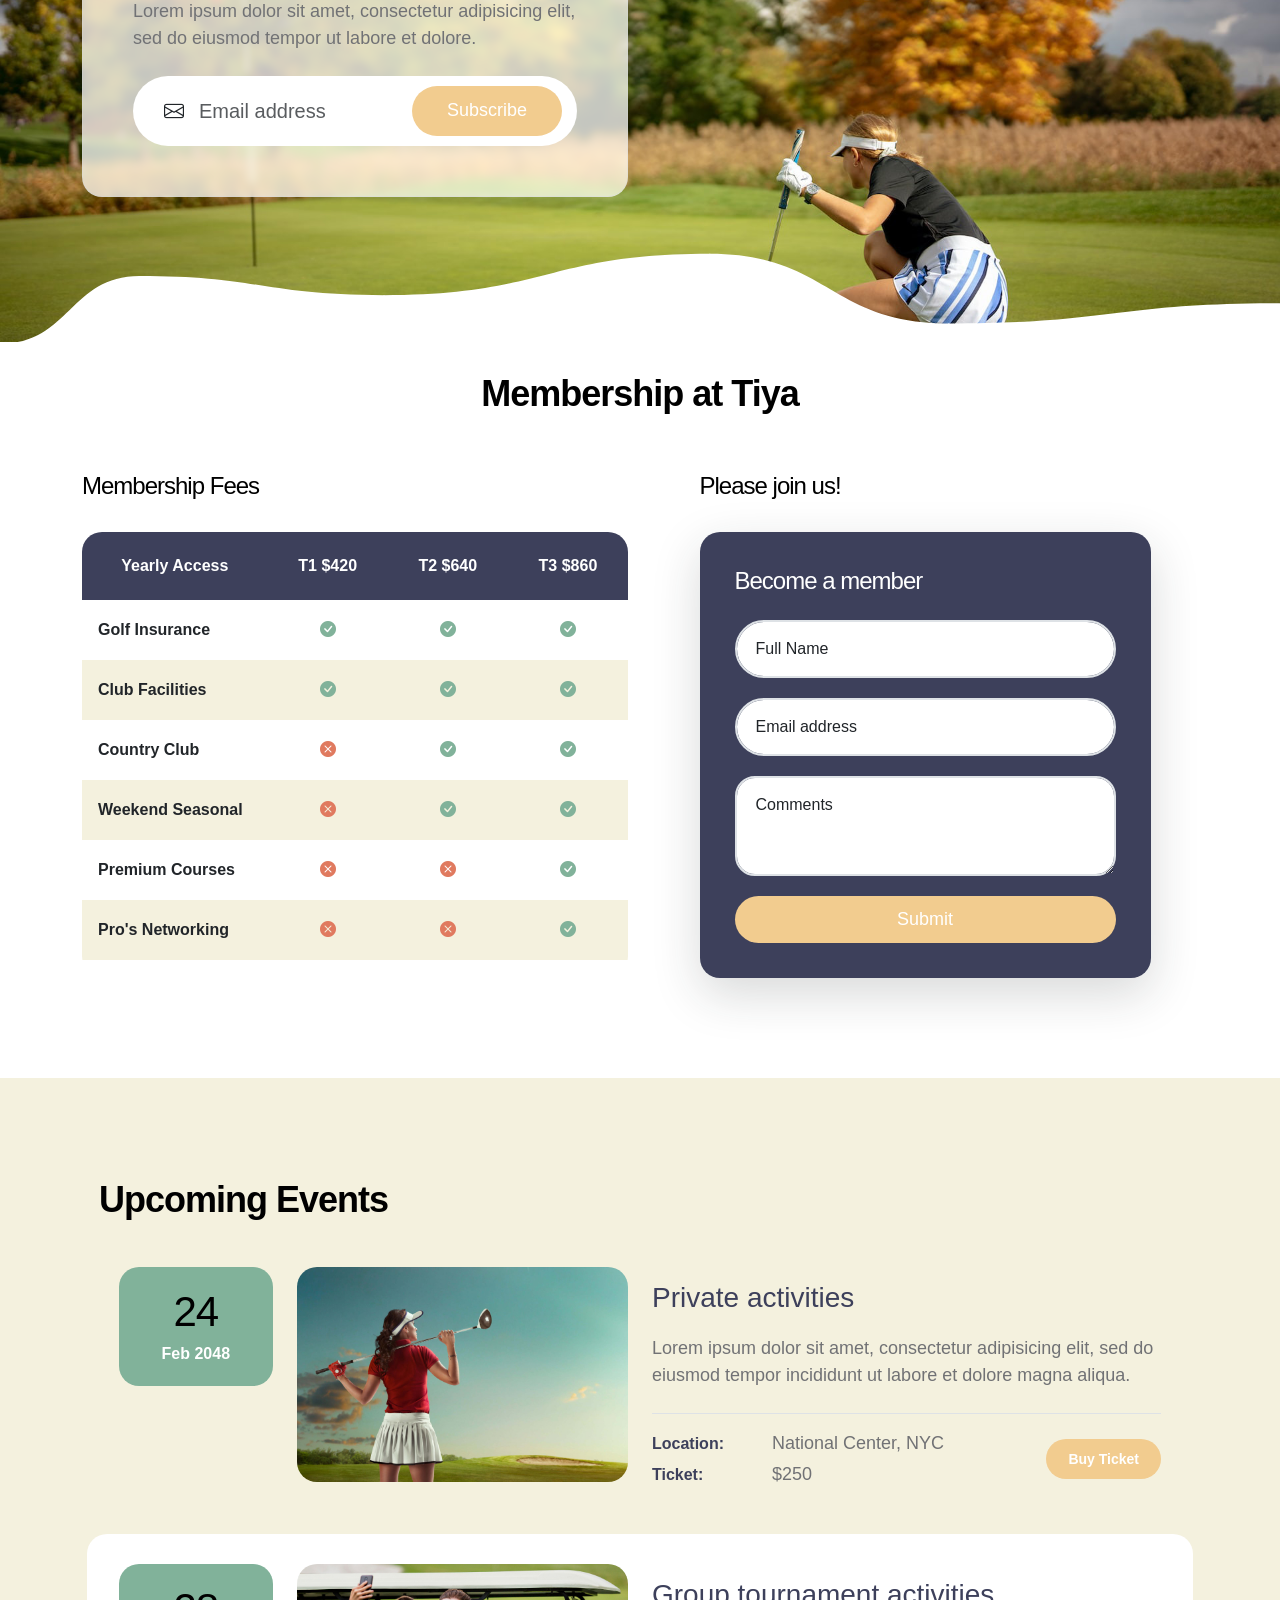
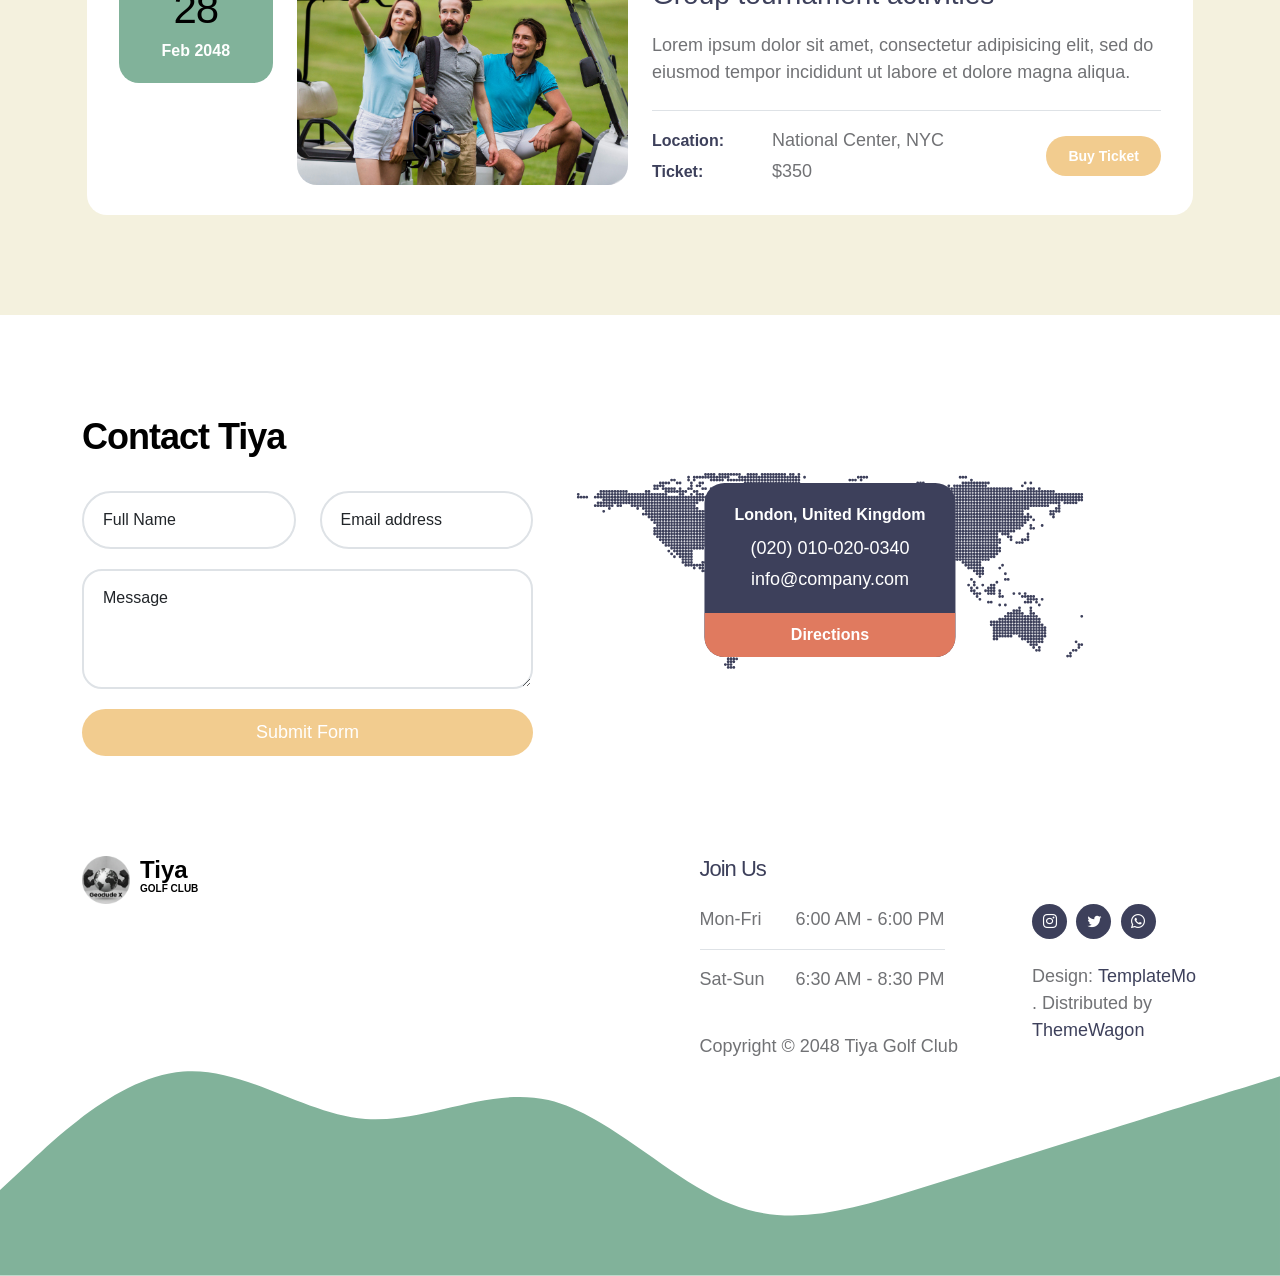
==== commit d938cc0e: "Update index.html" ====
--- a/index.html
+++ b/index.html
@@ -38,10 +38,9 @@
             <nav class="navbar navbar-expand-lg">                
                 <div class="container">
                     <a class="navbar-brand d-flex align-items-center" href="index.html">
-                        <img src="images/logo2.png" class="navbar-brand-image img-fluid" alt="Tiya Golf Club">
+                        <img src="images/logo.png" class="navbar-brand-image img-fluid" alt="Tiya Golf Club">
                         <span class="navbar-brand-text">
-                            Tiya
-                            <small>Golf Club</small>
+                            Geodude X
                         </span>
                     </a>
 
@@ -638,7 +637,7 @@
 
                     <div class="col-lg-6 col-12 me-auto mb-5 mb-lg-0">
                         <a class="navbar-brand d-flex align-items-center" href="index.html">
-                            <img src="images/logo2.png" class="navbar-brand-image img-fluid" alt="">
+                            <img src="images/logo.png" class="navbar-brand-image img-fluid" alt="">
                             <span class="navbar-brand-text">
                                 Tiya
                                 <small>Golf Club</small>
--- a/css/templatemo-tiya-golf-club.css
+++ b/css/templatemo-tiya-golf-club.css
@@ -0,0 +1,1287 @@
+/*
+
+TemplateMo 587 Tiya Golf Club
+
+https://templatemo.com/tm-587-tiya-golf-club
+
+*/
+
+
+/*---------------------------------------
+  CUSTOM PROPERTIES ( VARIABLES )             
+-----------------------------------------*/
+:root {
+  --white-color:                  #ffffff;
+  --primary-color:                #81B29A;
+  --secondary-color:              #3D405B;
+  --section-bg-color:             #F4F1DE;
+  --custom-btn-bg-color:          #F2CC8F;
+  --custom-btn-bg-hover-color:    #E07A5F;
+  --dark-color:                   #000000;
+  --p-color:                      #717275;
+  --link-hover-color:             #F2CC8F;
+
+  --body-font-family:             'DM Sans', sans-serif;
+
+  --h1-font-size:                 42px;
+  --h2-font-size:                 36px;
+  --h3-font-size:                 28px;
+  --h4-font-size:                 24px;
+  --h5-font-size:                 22px;
+  --h6-font-size:                 20px;
+  --p-font-size:                  18px;
+  --menu-font-size:               16px;
+  --btn-font-size:                14px;
+
+  --border-radius-large:          100px;
+  --border-radius-medium:         20px;
+  --border-radius-small:          10px;
+
+  --font-weight-normal:           400;
+  --font-weight-medium:           500;
+  --font-weight-bold:             700;
+}
+
+body {
+  background-color: var(--white-color);
+  font-family: var(--body-font-family); 
+}
+
+
+/*---------------------------------------
+  TYPOGRAPHY               
+-----------------------------------------*/
+
+h2,
+h3,
+h4,
+h5,
+h6 {
+  color: var(--dark-color);
+}
+
+h1,
+h2,
+h3,
+h4,
+h5,
+h6 {
+  font-weight: var(--font-weight-medium);
+  letter-spacing: -1px;
+}
+
+h1 {
+  font-size: var(--h1-font-size);
+  font-weight: var(--font-weight-bold);
+}
+
+h2 {
+  font-size: var(--h2-font-size);
+  font-weight: var(--font-weight-bold);
+}
+
+h3 {
+  font-size: var(--h3-font-size);
+}
+
+h4 {
+  font-size: var(--h4-font-size);
+}
+
+h5 {
+  font-size: var(--h5-font-size);
+}
+
+h6 {
+  font-size: var(--h6-font-size);
+}
+
+p {
+  color: var(--p-color);
+  font-size: var(--p-font-size);
+  font-weight: var(--font-weight-normal);
+}
+
+ul li {
+  color: var(--p-color);
+  font-size: var(--p-font-size);
+  font-weight: var(--font-weight-normal);
+}
+
+a, 
+button {
+  touch-action: manipulation;
+  transition: all 0.3s;
+}
+
+a {
+  display: inline-block;
+  color: var(--secondary-color);
+  text-decoration: none;
+}
+
+a:hover {
+  color: var(--link-hover-color);
+}
+
+b,
+strong {
+  font-weight: var(--font-weight-bold);
+}
+
+
+/*---------------------------------------
+  SECTION               
+-----------------------------------------*/
+.section-bg {
+  background-color: var(--section-bg-color);
+}
+
+.section-padding {
+  padding-top: 100px;
+  padding-bottom: 100px;
+}
+
+.section-overlay {
+  content: "";
+  background: rgba(0, 0, 0, 0) linear-gradient(rgba(39, 48, 83, 0.01) 0%, rgb(39, 48, 83) 100%) repeat scroll 0% 0%;
+  position: absolute;
+  top: 0;
+  right: 0;
+  bottom: 0;
+  left: 0;
+}
+
+::selection {
+  background-color: var(--primary-color);
+  color: var(--white-color);
+}
+
+
+/*---------------------------------------
+  ANIMATED HEADLINE               
+-----------------------------------------*/
+.cd-words-wrapper {
+  display: inline-block;
+  position: relative;
+  text-align: left;
+}
+
+.cd-words-wrapper b {
+  color: var(--link-hover-color);
+  display: inline-block;
+  position: absolute;
+  white-space: nowrap;
+  left: 0;
+  top: 0;
+}
+
+.cd-words-wrapper b.is-visible {
+  position: relative;
+}
+
+.no-js .cd-words-wrapper b {
+  opacity: 0;
+}
+
+.no-js .cd-words-wrapper b.is-visible {
+  opacity: 1;
+}
+
+.cd-headline.rotate-1 .cd-words-wrapper {
+  -webkit-perspective: 300px;
+  -moz-perspective: 300px;
+  perspective: 300px;
+}
+.cd-headline.rotate-1 b {
+  opacity: 0;
+  -webkit-transform-origin: 50% 100%;
+  -moz-transform-origin: 50% 100%;
+  -ms-transform-origin: 50% 100%;
+  -o-transform-origin: 50% 100%;
+  transform-origin: 50% 100%;
+  -webkit-transform: rotateX(180deg);
+  -moz-transform: rotateX(180deg);
+  -ms-transform: rotateX(180deg);
+  -o-transform: rotateX(180deg);
+  transform: rotateX(180deg);
+}
+.cd-headline.rotate-1 b.is-visible {
+  opacity: 1;
+  -webkit-transform: rotateX(0deg);
+  -moz-transform: rotateX(0deg);
+  -ms-transform: rotateX(0deg);
+  -o-transform: rotateX(0deg);
+  transform: rotateX(0deg);
+  -webkit-animation: cd-rotate-1-in 1.2s;
+  -moz-animation: cd-rotate-1-in 1.2s;
+  animation: cd-rotate-1-in 1.2s;
+}
+.cd-headline.rotate-1 b.is-hidden {
+  -webkit-transform: rotateX(180deg);
+  -moz-transform: rotateX(180deg);
+  -ms-transform: rotateX(180deg);
+  -o-transform: rotateX(180deg);
+  transform: rotateX(180deg);
+  -webkit-animation: cd-rotate-1-out 1.2s;
+  -moz-animation: cd-rotate-1-out 1.2s;
+  animation: cd-rotate-1-out 1.2s;
+}
+
+@-webkit-keyframes cd-rotate-1-in {
+  0% {
+    -webkit-transform: rotateX(180deg);
+    opacity: 0;
+  }
+  35% {
+    -webkit-transform: rotateX(120deg);
+    opacity: 0;
+  }
+  65% {
+    opacity: 0;
+  }
+  100% {
+    -webkit-transform: rotateX(360deg);
+    opacity: 1;
+  }
+}
+@-moz-keyframes cd-rotate-1-in {
+  0% {
+    -moz-transform: rotateX(180deg);
+    opacity: 0;
+  }
+  35% {
+    -moz-transform: rotateX(120deg);
+    opacity: 0;
+  }
+  65% {
+    opacity: 0;
+  }
+  100% {
+    -moz-transform: rotateX(360deg);
+    opacity: 1;
+  }
+}
+@keyframes cd-rotate-1-in {
+  0% {
+    -webkit-transform: rotateX(180deg);
+    -moz-transform: rotateX(180deg);
+    -ms-transform: rotateX(180deg);
+    -o-transform: rotateX(180deg);
+    transform: rotateX(180deg);
+    opacity: 0;
+  }
+  35% {
+    -webkit-transform: rotateX(120deg);
+    -moz-transform: rotateX(120deg);
+    -ms-transform: rotateX(120deg);
+    -o-transform: rotateX(120deg);
+    transform: rotateX(120deg);
+    opacity: 0;
+  }
+  65% {
+    opacity: 0;
+  }
+  100% {
+    -webkit-transform: rotateX(360deg);
+    -moz-transform: rotateX(360deg);
+    -ms-transform: rotateX(360deg);
+    -o-transform: rotateX(360deg);
+    transform: rotateX(360deg);
+    opacity: 1;
+  }
+}
+@-webkit-keyframes cd-rotate-1-out {
+  0% {
+    -webkit-transform: rotateX(0deg);
+    opacity: 1;
+  }
+  35% {
+    -webkit-transform: rotateX(-40deg);
+    opacity: 1;
+  }
+  65% {
+    opacity: 0;
+  }
+  100% {
+    -webkit-transform: rotateX(180deg);
+    opacity: 0;
+  }
+}
+@-moz-keyframes cd-rotate-1-out {
+  0% {
+    -moz-transform: rotateX(0deg);
+    opacity: 1;
+  }
+  35% {
+    -moz-transform: rotateX(-40deg);
+    opacity: 1;
+  }
+  65% {
+    opacity: 0;
+  }
+  100% {
+    -moz-transform: rotateX(180deg);
+    opacity: 0;
+  }
+}
+@keyframes cd-rotate-1-out {
+  0% {
+    -webkit-transform: rotateX(0deg);
+    -moz-transform: rotateX(0deg);
+    -ms-transform: rotateX(0deg);
+    -o-transform: rotateX(0deg);
+    transform: rotateX(0deg);
+    opacity: 1;
+  }
+  35% {
+    -webkit-transform: rotateX(-40deg);
+    -moz-transform: rotateX(-40deg);
+    -ms-transform: rotateX(-40deg);
+    -o-transform: rotateX(-40deg);
+    transform: rotateX(-40deg);
+    opacity: 1;
+  }
+  65% {
+    opacity: 0;
+  }
+  100% {
+    -webkit-transform: rotateX(180deg);
+    -moz-transform: rotateX(180deg);
+    -ms-transform: rotateX(180deg);
+    -o-transform: rotateX(180deg);
+    transform: rotateX(180deg);
+    opacity: 0;
+  }
+}
+
+
+/*---------------------------------------
+  CUSTOM BUTTON               
+-----------------------------------------*/
+.custom-btn {
+  background: var(--custom-btn-bg-color);
+  border: 2px solid transparent;
+  border-radius: var(--border-radius-large);
+  color: var(--white-color);
+  font-size: var(--btn-font-size);
+  font-weight: var(--font-weight-bold);
+  line-height: normal;
+  transition: all 0.3s;
+  padding: 10px 20px;
+}
+
+.custom-btn:hover {
+  background: var(--custom-btn-bg-hover-color);
+  color: var(--white-color);
+}
+
+.custom-border-btn {
+  background: transparent;
+  border: 2px solid var(--custom-btn-bg-color);
+  color: var(--custom-btn-bg-color);
+}
+
+.custom-border-btn:hover {
+  background: var(--custom-btn-bg-color);
+  border-color: transparent;
+  color: var(--white-color);
+}
+
+.custom-btn-bg-white {
+  border-color: var(--white-color);
+  color: var(--white-color);
+}
+
+.custom-btn-group .link {
+  color: var(--white-color);
+  font-weight: var(--font-weight-medium);
+}
+
+.custom-btn-group .link:hover {
+  color: var(--link-hover-color);
+}
+
+
+/*---------------------------------------
+  NAVIGATION BAR & OFFCANVAS              
+-----------------------------------------*/
+.offcanvas {
+  background-color: var(--primary-color);
+  padding: 30px;
+}
+
+.offcanvas.offcanvas-end {
+  border-left: 0;
+}
+
+.offcanvas-header .btn-close {
+  transition: all 0.3s;
+}
+
+.offcanvas-header .btn-close:hover {
+  transform: rotate(180deg);
+}
+
+.offcanvas svg {
+  position: absolute;
+  bottom: 0;
+  right: 0;
+  left: 0;
+}
+
+.sticky-wrapper {
+  position: absolute;
+  top: 0;
+  right: 0;
+  left: 0;
+}
+
+.sticky-wrapper.is-sticky .navbar {
+  background-color: rgb(61 64 91);
+}
+
+.navbar {
+  background: transparent;
+  z-index: 99;
+  padding-top: 15px;
+  padding-bottom: 15px;
+}
+
+.navbar-brand,
+.navbar-brand:hover {
+  font-size: var(--h4-font-size);
+  font-weight: var(--font-weight-bold);
+  display: block;
+  color: var(--dark-color);
+  max-width: 48px;
+}
+
+.navbar .navbar-brand,
+.navbar .navbar-brand:hover {
+  color: var(--white-color);
+}
+
+
+
+.navbar-brand-image {
+  width: 48px;
+  height: 48px;
+}
+
+.navbar-brand-text {
+  line-height: normal;
+  margin-left: 10px;
+  position: relative;
+  bottom: 5px;
+}
+
+.navbar-brand-text small {
+  display: block;
+  font-size: 10px;
+  line-height: 1;
+  text-transform: uppercase;
+}
+
+.navbar-expand-lg .navbar-nav .nav-link {
+  border-radius: var(--border-radius-large);
+  margin: 10px;
+  padding: 10px;
+}
+
+.navbar-nav .nav-link {
+  display: inline-block;
+  color: var(--white-color);
+  font-size: var(--menu-font-size);
+  font-weight: var(--font-weight-medium);
+  padding-top: 15px;
+  padding-bottom: 15px;
+}
+
+.navbar-nav .nav-link.active, 
+.navbar-nav .nav-link:hover {
+  color: var(--link-hover-color);
+}
+
+.navbar .dropdown-menu {
+  background: var(--white-color);
+  box-shadow: 0 1rem 3rem rgba(0,0,0,.175);
+  border: 0;
+  display: inherit;
+  opacity: 0;
+  min-width: 9rem;
+  margin-top: 20px;
+  padding: 13px 0 10px 0;
+  transition: all 0.3s;
+  pointer-events: none;
+}
+
+.navbar .dropdown-menu::before {
+  content: "";
+  width: 0;
+  height: 0;
+  border-left: 20px solid transparent;
+  border-right: 20px solid transparent;
+  border-bottom: 15px solid var(--white-color);
+  position: absolute;
+  top: -10px;
+  left: 10px;
+}
+
+.navbar .dropdown-item {
+  display: inline-block;
+  color: var(--p-color);
+  font-size: var(--menu-font-size);
+  font-weight: var(--font-weight-medium);
+  position: relative;
+}
+
+.navbar .dropdown-item.active, 
+.navbar .dropdown-item:active,
+.navbar .dropdown-item:focus, 
+.navbar .dropdown-item:hover {
+  background: transparent;
+  color: var(--link-hover-color);
+}
+
+.navbar .dropdown-toggle::after {
+  content: "\f282";
+  display: inline-block;
+  font-family: bootstrap-icons !important;
+  font-size: var(--copyright-font-size);
+  font-style: normal;
+  font-weight: normal !important;
+  font-variant: normal;
+  text-transform: none;
+  line-height: 1;
+  vertical-align: -.125em;
+  -webkit-font-smoothing: antialiased;
+  -moz-osx-font-smoothing: grayscale;
+  position: relative;
+  left: 2px;
+  border: 0;
+}
+
+@media screen and (min-width: 992px) {
+  .navbar .dropdown:hover .dropdown-menu {
+    opacity: 1;
+    margin-top: 0;
+    pointer-events: auto;
+  }
+}
+
+.navbar-toggler {
+  border: 0;
+  padding: 0;
+  cursor: pointer;
+  margin: 0;
+  width: 30px;
+  height: 35px;
+  outline: none;
+}
+
+.navbar-toggler:focus {
+  outline: none;
+  box-shadow: none;
+}
+
+.navbar-toggler[aria-expanded="true"] .navbar-toggler-icon {
+  background: transparent;
+}
+
+.navbar-toggler[aria-expanded="true"] .navbar-toggler-icon:before,
+.navbar-toggler[aria-expanded="true"] .navbar-toggler-icon:after {
+  transition: top 300ms 50ms ease, -webkit-transform 300ms 350ms ease;
+  transition: top 300ms 50ms ease, transform 300ms 350ms ease;
+  transition: top 300ms 50ms ease, transform 300ms 350ms ease, -webkit-transform 300ms 350ms ease;
+  top: 0;
+}
+
+.navbar-toggler[aria-expanded="true"] .navbar-toggler-icon:before {
+  transform: rotate(45deg);
+}
+
+.navbar-toggler[aria-expanded="true"] .navbar-toggler-icon:after {
+  transform: rotate(-45deg);
+}
+
+.navbar-toggler .navbar-toggler-icon {
+  background: var(--white-color);
+  transition: background 10ms 300ms ease;
+  display: block;
+  width: 30px;
+  height: 2px;
+  position: relative;
+}
+
+.navbar-toggler .navbar-toggler-icon:before,
+.navbar-toggler .navbar-toggler-icon:after {
+  transition: top 300ms 350ms ease, -webkit-transform 300ms 50ms ease;
+  transition: top 300ms 350ms ease, transform 300ms 50ms ease;
+  transition: top 300ms 350ms ease, transform 300ms 50ms ease, -webkit-transform 300ms 50ms ease;
+  position: absolute;
+  right: 0;
+  left: 0;
+  background: var(--white-color);
+  width: 30px;
+  height: 2px;
+  content: '';
+}
+
+.navbar-toggler .navbar-toggler-icon::before {
+  top: -8px;
+}
+
+.navbar-toggler .navbar-toggler-icon::after {
+  top: 8px;
+}
+
+
+/*---------------------------------------
+  HERO        
+-----------------------------------------*/
+.hero-section {
+  background-image: url('../images/anna-rosar-ZxFyVBHMK-c-unsplash.jpg');
+  background-repeat: no-repeat;
+  background-size: cover;
+  background-position: center;
+  position: relative;
+  padding-top: 100px;
+  padding-bottom: 100px;
+  height: 100vh;
+  min-height: 670px;
+  margin-bottom: -90px;
+}
+
+.hero-50 {
+  height: auto;
+  min-height: 540px;
+  margin-bottom: -100px;
+}
+
+.hero-50 .container + svg {
+  transform: rotate(180deg);
+}
+
+.hero-section .ratio {
+  border-radius: var(--border-radius-medium);
+  overflow: hidden;
+}
+
+.hero-section svg {
+  position: absolute;
+  right: 0;
+  left: 0;
+}
+
+.hero-section > svg {
+  top: 0;
+}
+
+.hero-section .container + svg {
+  top: auto;
+  bottom: -1px;
+}
+
+.hero-section .row {
+  position: relative;
+  z-index: 22;
+}
+
+
+/*---------------------------------------
+  BACKGROUND IMAGE SECTION        
+-----------------------------------------*/
+.section-bg-image {
+  background-image: url('../images/frederik-rosar-NDSZcCfnsbY-unsplash.jpg');
+  background-repeat: no-repeat;
+  background-size: cover;
+  background-position: center;
+  position: relative;
+  margin-bottom: -70px;
+}
+
+.section-bg-image .container + svg {
+  transform: rotate(180deg);
+  position: relative;
+  bottom: -1px;
+}
+
+.section-bg-image-block {
+  backdrop-filter: blur(5px) saturate(180%);
+  -webkit-backdrop-filter: blur(5px) saturate(180%);
+  background-color: rgba(255, 255, 255, 0.75);
+  border-radius: var(--border-radius-medium);
+  border: 1px solid rgba(209, 213, 219, 0.3);
+  border-radius: var(--border-radius-medium);
+  padding: 50px;
+}
+
+.section-bg-image-block .input-group {
+  background-color: var(--white-color);
+  border-radius: var(--border-radius-large);
+  padding: 10px 15px;
+}
+
+.section-bg-image-block .input-group-text {
+  background-color: transparent;
+  border: 0;
+}
+
+.section-bg-image-block input[type="email"] {
+  border: 0;
+  box-shadow: none;
+  margin-bottom: 0;
+  padding-left: 0;
+}
+
+.section-bg-image-block button[type="submit"] {
+  background-color: var(--primary-color);
+  border: 0;
+  border-radius: var(--border-radius-large) !important;
+  color: var(--white-color);
+  max-width: 150px;
+}
+
+
+/*---------------------------------------
+  ABOUT SECTOIN              
+-----------------------------------------*/
+.about-section {
+  padding-bottom: 70px;
+}
+
+.member-block-image-wrap {
+  border-radius: var(--border-radius-medium);
+  position: relative;
+  overflow: hidden;
+}
+
+.member-block-image-wrap:hover .member-block-image {
+  transform: scale(1.2);
+}
+
+.member-block-image-wrap:hover .social-icon {
+  opacity: 1;
+}
+
+.member-block-image-wrap .social-icon {
+  background-color: var(--white-color);
+  border-radius: var(--border-radius-large);
+  position: absolute;
+  top: 50%;
+  left: 50%;
+  transform: translate(-50%, -50%);
+  opacity: 0;
+  transition: all 0.5s;
+  padding: 15px 20px;
+  width: auto;
+}
+
+.member-block-image {
+  transition: all 0.3s;
+}
+
+.member-block-info {
+  padding: 10px;
+}
+
+.member-block-info h4,
+.member-block-info p {
+  margin-bottom: 0;
+}
+
+
+/*---------------------------------------
+  CUSTOM BLOCK              
+-----------------------------------------*/
+.custom-block {
+  border-radius: var(--border-radius-medium);
+  position: relative;
+  overflow: hidden;
+  padding: 30px 20px;
+}
+
+.custom-block-bg {
+  background: var(--white-color);
+}
+
+.custom-block-date-wrap {
+  background-color: var(--primary-color);
+  border-radius: var(--border-radius-medium);
+  text-align: center;
+  padding: 20px 30px;
+}
+
+.custom-block-date {
+  font-size: var(--h1-font-size);
+}
+
+.custom-block-image-wrap {
+  border-radius: var(--border-radius-medium);
+  position: relative;
+  overflow: hidden;
+}
+
+.custom-block-image-wrap:hover .custom-block-image {
+  transform: scale(1.2);
+}
+
+.custom-block-image-wrap:hover .custom-block-icon {
+  opacity: 1;
+}
+
+.custom-block-image {
+  transition: all 0.3s;
+}
+
+.custom-block-image-wrap .custom-block-date-wrap,
+.custom-block-image-wrap .custom-btn-wrap {
+  position: absolute;
+  bottom: 0;
+}
+
+.custom-block-image-wrap .custom-block-date-wrap {
+  border-radius: 0;
+  left: 0;
+  width: 50%;
+  padding: 12.30px 20px;
+}
+
+.custom-block-image-wrap .custom-btn-wrap {
+  right: 0;
+  width: 50%;
+}
+
+.custom-block-image-wrap .custom-btn  {
+  border-radius: 0;
+  display: block;
+  padding: 15px 20px;
+}
+
+.custom-block-info {
+  padding-top: 10px;
+}
+
+.custom-block-image-wrap + .custom-block-info {
+  padding-top: 20px;
+}
+
+.custom-block-span {
+  color: var(--secondary-color);
+  font-weight: var(--font-weight-bold);
+  min-width: 110px;
+  margin-right: 10px;
+}
+
+.custom-block-icon {
+  background: var(--custom-btn-bg-color);
+  border-radius: var(--border-radius-large);
+  color: var(--white-color);
+  width: 60px;
+  height: 60px;
+  line-height: 60px;
+  text-align: center;
+  font-size: var(--h3-font-size);
+  position: absolute;
+  top: 50%;
+  left: 50%;
+  transform: translate(-50%, -50%);
+  opacity: 0;
+  transition: all 0.5s;
+}
+
+.custom-block-icon:hover {
+  background: var(--custom-btn-bg-hover-color);
+  color: var(--white-color);
+}
+
+
+/*---------------------------------------
+  EVENTS SECTION            
+-----------------------------------------*/
+.events-section.section-bg .container > .row {
+  margin-right: 5px;
+  margin-left: 5px;
+}
+
+.events-section.section-bg .container > .row .row {
+  margin: auto;
+}
+
+.events-listing-section {
+  margin-bottom: 100px;
+}
+
+.events-detail-section .custom-block-info {
+  padding: 40px 60px;
+}
+
+.events-detail-info {
+  background-color: var(--section-bg-color);
+  border-radius: var(--border-radius-medium);
+  padding: 50px 25px;
+}
+
+.events-title {
+  font-size: var(--h3-font-size);
+  font-weight: var(--font-weight-medium);
+}
+
+
+/*---------------------------------------
+  MEMBERSHIP SECTION            
+-----------------------------------------*/
+.membership-section .container {
+  position: relative;
+  z-index: 2;
+}
+
+.table-responsive {
+  border-radius: var(--border-radius-medium);
+}
+
+.table-responsive tbody, 
+.table-responsive td, 
+.table-responsive tfoot, 
+.table-responsive th, 
+.table-responsive thead, 
+.table-responsive tr {
+  border: 0;
+}
+
+.table-responsive thead tr {
+  background-color: var(--secondary-color);
+  color: var(--white-color);
+}
+
+.table-responsive thead th {
+  padding: 22px 16px !important;
+}
+
+.table-responsive tbody tr:nth-child(even) {
+  background-color: var(--section-bg-color);
+}
+
+.table>:not(caption)>*>* {
+  padding: 18px 16px;
+}
+
+.table-responsive .bi-check-circle-fill {
+  color: var(--primary-color);
+}
+
+.table-responsive .bi-x-circle-fill {
+  color: var(--custom-btn-bg-hover-color);
+}
+
+.membership-form {
+  background-color: var(--secondary-color);
+  border-radius: var(--border-radius-medium);
+  padding: 35px;
+}
+
+.membership-form .form-floating>textarea {
+  border-radius: var(--border-radius-medium);
+  height: 100px;
+}
+
+
+/*---------------------------------------
+  CONTACT               
+-----------------------------------------*/
+.contact-form .form-floating>textarea {
+  border-radius: var(--border-radius-medium);
+  height: 120px;
+}
+
+.contact-info {
+  position: relative;
+}
+
+.contact-info-item {
+  background: var(--secondary-color);
+  border-radius: var(--border-radius-medium);
+  position: absolute;
+  overflow: hidden;
+  top: 50%;
+  left: 50%;
+  transform: translate(-50%, -50%);
+  text-align: center;
+}
+
+.contact-info-body {
+  padding: 20px 30px;
+}
+
+.contact-info-body strong,
+.contact-info-item a {
+  color: var(--white-color);
+}
+
+.contact-info-footer {
+  background-color: var(--custom-btn-bg-hover-color);
+  padding: 10px 20px;
+  transition: all 0.3s;
+}
+
+.contact-info-footer:hover {
+  background-color: var(--custom-btn-bg-color);
+}
+
+.contact-info-footer a {
+  display: block;
+  font-weight: var(--font-weight-bold);
+}
+
+
+/*---------------------------------------
+  SITE FOOTER            
+-----------------------------------------*/
+.site-footer {
+  position: relative;
+  padding-bottom: 200px;
+}
+
+.site-footer .container {
+  position: relative;
+  z-index: 2;
+}
+
+.site-footer svg {
+  position: absolute;
+  bottom: 0;
+  right: 0;
+  left: 0;
+  pointer-events: none;
+}
+
+.site-footer-title {
+  color: var(--secondary-color);
+}
+
+.site-footer p span {
+  font-weight: var(--font-weight-medium);
+  margin-right: auto;
+}
+
+
+/*---------------------------------------
+  CUSTOM FORM               
+-----------------------------------------*/
+.custom-form .form-control {
+  border-radius: var(--border-radius-large);
+  border-width: 2px;
+  box-shadow: none;
+  color: var(--p-color);
+  margin-bottom: 20px;
+  padding: 10px;
+  padding-left: 20px;
+  outline: none;
+}
+
+.custom-form .form-control:focus,
+.custom-form .form-control:hover {
+  border-color: var(--dark-color);
+}
+
+.form-floating>label {
+  padding-left: 20px;
+}
+
+.custom-form button[type="submit"] {
+  background: var(--custom-btn-bg-color);
+  border: none;
+  border-radius: var(--border-radius-large);
+  color: var(--white-color);
+  font-size: var(--p-font-size);
+  font-weight: var(--font-weight-medium);
+  transition: all 0.3s;
+  margin-bottom: 0;
+  padding-left: 10px;
+}
+
+.custom-form button[type="submit"]:hover,
+.custom-form button[type="submit"]:focus {
+  background: var(--custom-btn-bg-hover-color);
+  border-color: transparent;
+}
+
+.header-form {
+  position: relative;
+}
+
+.header-form .form-control {
+  padding-left: 42px;
+}
+
+.header-form-icon {
+  width: 24px;
+  position: absolute;
+  top: 0;
+  margin: 12px;
+  margin-left: 15px;
+}
+
+
+/*---------------------------------------
+  SOCIAL ICON               
+-----------------------------------------*/
+.social-icon {
+  margin: 0;
+  padding: 0;
+}
+
+.social-icon-item {
+  list-style: none;
+  display: inline-block;
+  vertical-align: top;
+}
+
+.social-icon-link {
+  background: var(--secondary-color);
+  border-radius: var(--border-radius-large);
+  color: var(--white-color);
+  font-size: var(--btn-font-size);
+  display: block;
+  margin-right: 5px;
+  text-align: center;
+  width: 35px;
+  height: 35px;
+  line-height: 36px;
+  transition: background 0.2s, color 0.2s;
+}
+
+.social-icon-link:hover {
+  background: var(--primary-color);
+  color: var(--white-color);
+}
+
+
+/*---------------------------------------
+  RESPONSIVE STYLES               
+-----------------------------------------*/
+@media screen and (max-width: 991px) {
+  h1 {
+    font-size: 36px;
+  }
+
+  h2 {
+    font-size: 28px;
+  }
+
+  h3 {
+    font-size: 22px;
+  }
+
+  h4 {
+    font-size: 20px;
+  }
+
+  h5 {
+    font-size: 18px;
+  }
+
+  h6 {
+    font-size: 16px;
+  }
+
+  .section-padding {
+    padding-top: 50px;
+    padding-bottom: 50px;
+  }
+  
+  .navbar {
+    background-color: var(--secondary-color);
+  }
+
+  .navbar-nav .dropdown-menu {
+    position: relative;
+    left: 10px;
+    opacity: 1;
+    pointer-events: auto;
+    max-width: 155px;
+    margin-top: 15px;
+    margin-bottom: 15px;
+  }
+
+  .navbar-expand-lg .navbar-nav {
+    padding-top: 15px;
+    padding-bottom: 10px;
+  }
+
+  .navbar-expand-lg .navbar-nav .nav-link {
+    margin: 5px;
+    padding: 0;
+  }
+
+  .hero-section {
+    position: relative;
+    top: 82px;
+    margin-bottom: 82px;
+  }
+
+  .events-listing-section {
+    margin-bottom: 50px;
+  }
+
+  .events-detail-section .custom-block-info {
+    padding: 40px;
+  }
+
+  .events-detail-info {
+    padding: 35px 25px;
+  }
+
+  .contact-info-item {
+    width: 60%;
+  }
+
+  .events-detail-section .contact-info-item {
+    width: 70%;
+  }
+
+  .section-bg-image {
+    margin-bottom: 0;
+  }
+
+  .section-bg-image-block {
+    padding: 30px;
+  }
+
+  .site-footer {
+    padding-top: 20px;
+    padding-bottom: 100px;
+  }
+}
+
+@media screen and (max-width: 480px) {
+  .navbar-brand {
+    font-size: var(--p-font-size);
+  }
+
+  .navbar-brand-icon {
+    width: 30px;
+    height: 30px;
+  }
+
+  .navbar-brand-icon::after {
+    top: 5px;
+  }
+
+  .section-bg-image-block {
+    padding: 30px;
+  }
+
+  .contact-info-item {
+    width: 72%;
+  }
+}
+
+@media screen and (max-width: 360px) {
+  .custom-btn {
+    font-size: 12px;
+    padding: 4px 12px;
+  }
+}
+
